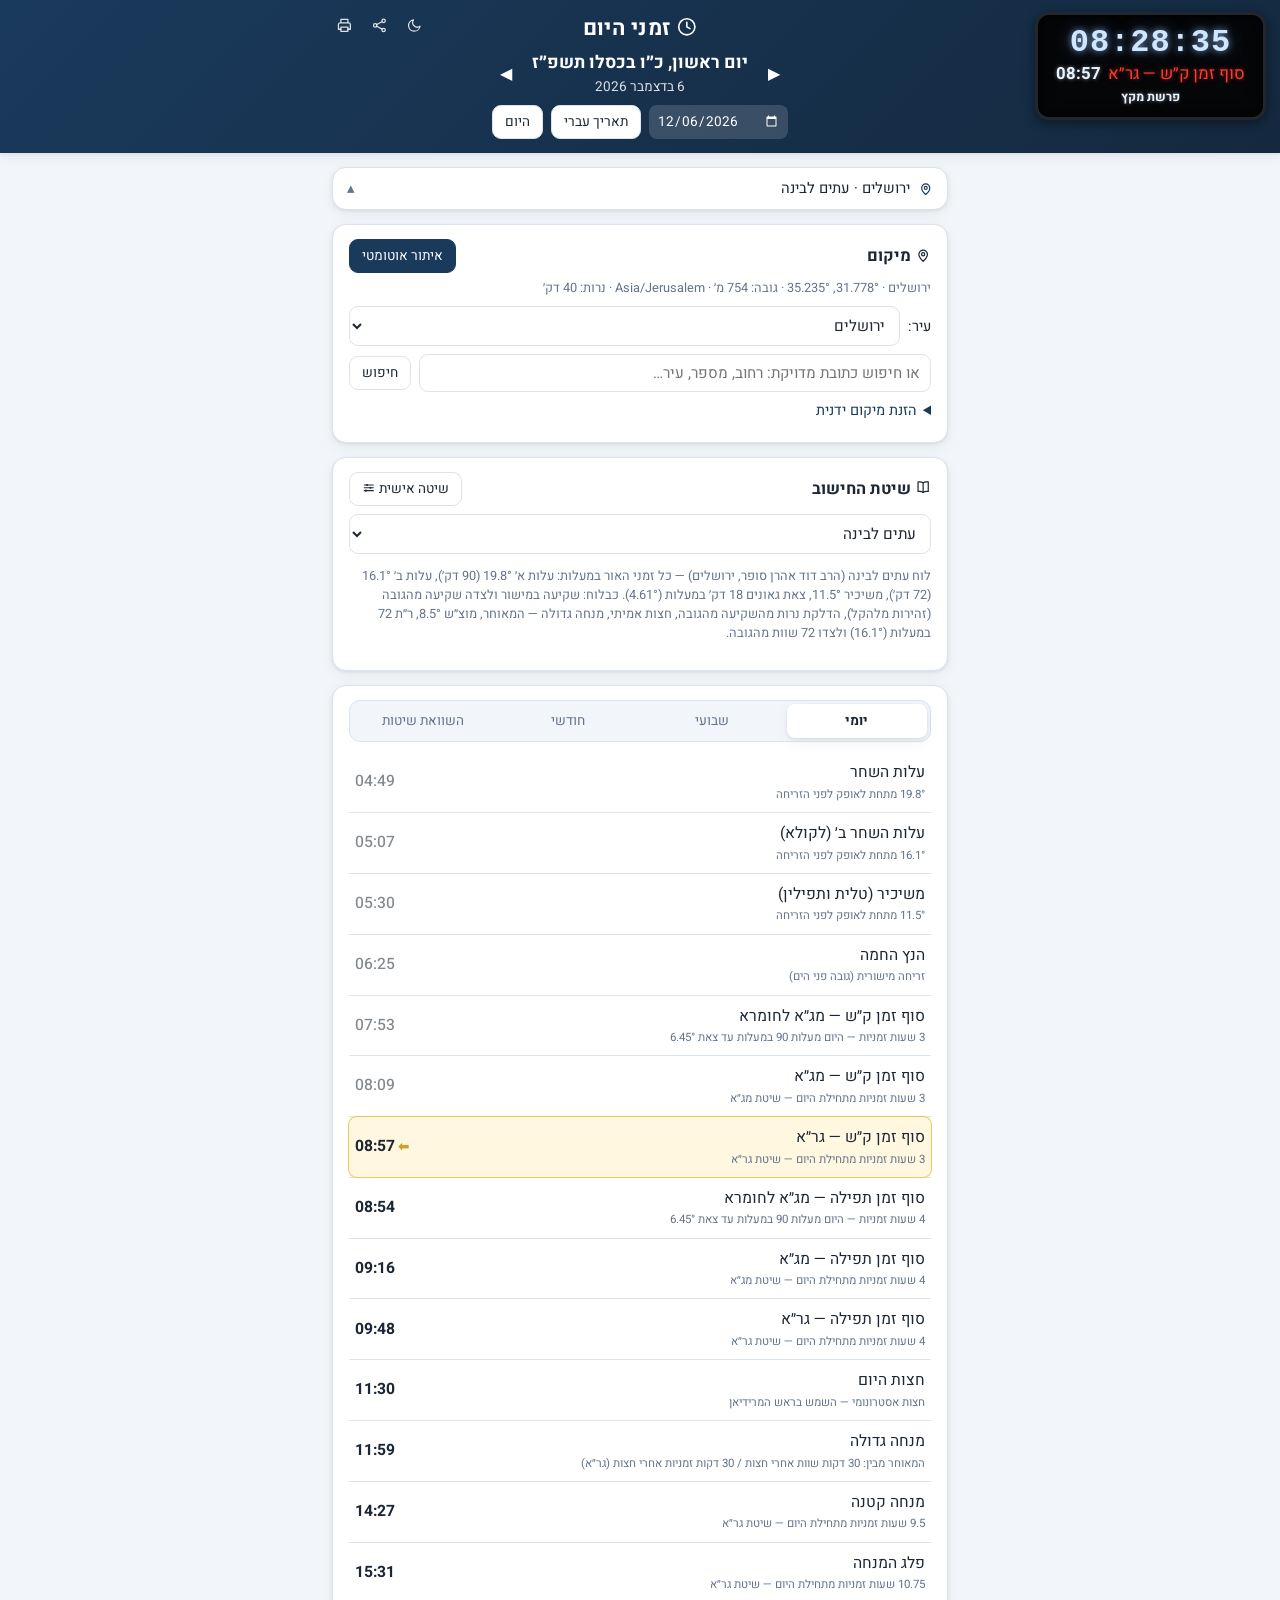
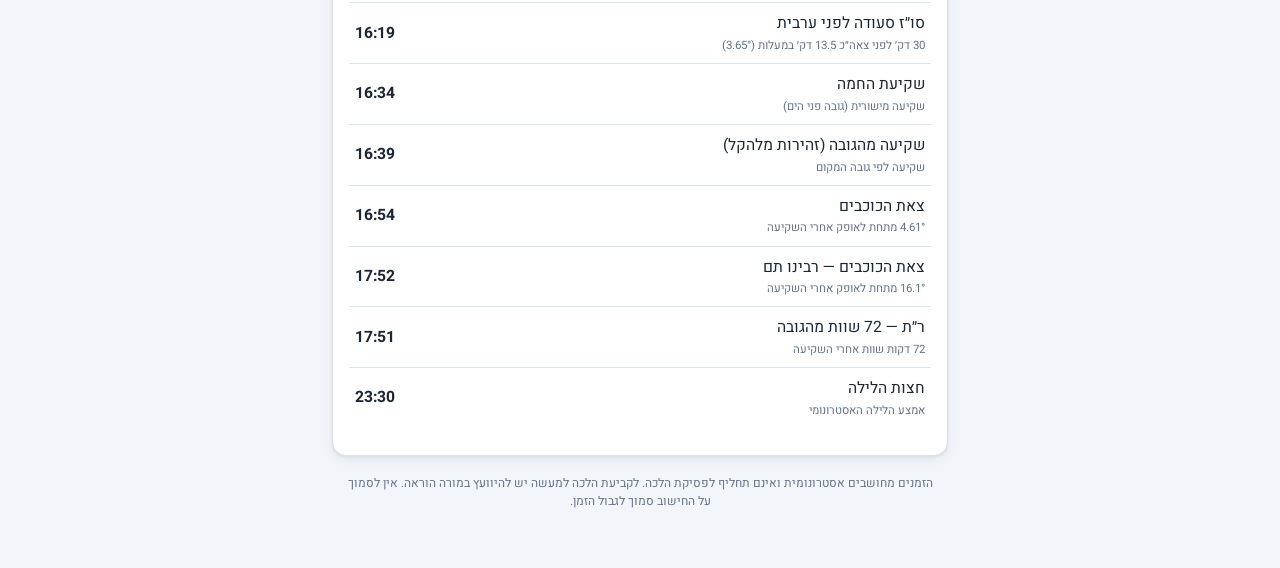
==== index.html @ 80c9a348 "הדפסה: התאמת הטבלאות הרחבות לרוחב דף A4 הטבלאות השבועית, החודשית וההשוואה נחתכו ברוחב בהדפסה. עכשיו:" ====
<!DOCTYPE html>
<html lang="he" dir="rtl">
<head>
  <meta charset="UTF-8">
  <meta name="viewport" content="width=device-width, initial-scale=1.0, viewport-fit=cover">
  <meta name="theme-color" content="#1a3a5c">
  <title>זמני היום בהלכה</title>
  <link rel="manifest" href="manifest.webmanifest">
  <link rel="icon" href="icon.svg" type="image/svg+xml">
  <link rel="icon" href="icons/icon-192.png" type="image/png" sizes="192x192">
  <link rel="apple-touch-icon" href="icons/apple-touch-icon.png">
  <link rel="stylesheet" href="css/style.css?v=23">
</head>
<body>
  <!-- ספריית אייקוני SVG (מוסתרת) — שימוש דרך <use href="#i-..."> -->
  <svg xmlns="http://www.w3.org/2000/svg" style="display:none" aria-hidden="true">
    <symbol id="i-clock" viewBox="0 0 24 24"><circle cx="12" cy="12" r="9"/><path d="M12 7v5l3.5 2"/></symbol>
    <symbol id="i-pin" viewBox="0 0 24 24"><path d="M12 21s-6.3-5.4-6.3-10.2A6.3 6.3 0 1 1 18.3 10.8C18.3 15.6 12 21 12 21z"/><circle cx="12" cy="10.7" r="2.3"/></symbol>
    <symbol id="i-book" viewBox="0 0 24 24"><path d="M12 5.6C10 4.1 7.5 3.9 4.5 4.3V18.4c3-.4 5.5-.2 7.5 1.3 2-1.5 4.5-1.7 7.5-1.3V4.3C16.5 3.9 14 4.1 12 5.6z"/><path d="M12 5.6v14.1"/></symbol>
    <symbol id="i-sliders" viewBox="0 0 24 24"><path d="M4 7h16M4 12h16M4 17h16"/><circle cx="9" cy="7" r="1.8" fill="currentColor" stroke="none"/><circle cx="15" cy="12" r="1.8" fill="currentColor" stroke="none"/><circle cx="7" cy="17" r="1.8" fill="currentColor" stroke="none"/></symbol>
    <symbol id="i-sunrise" viewBox="0 0 24 24"><path d="M12 8V3M9.6 5.4 12 3l2.4 2.4M4.5 12.5 3.2 11.2M19.5 12.5l1.3-1.3M3 18h18M7.5 18a4.5 4.5 0 0 1 9 0"/></symbol>
    <symbol id="i-sunset" viewBox="0 0 24 24"><path d="M12 3v5M9.6 5.6 12 8l2.4-2.4M4.5 12.5 3.2 11.2M19.5 12.5l1.3-1.3M3 18h18M7.5 18a4.5 4.5 0 0 1 9 0"/></symbol>
    <symbol id="i-candle" viewBox="0 0 24 24"><path d="M12 2.8c1.2 1.5 2 2.6 2 3.8a2 2 0 0 1-4 0c0-1.2.8-2.3 2-3.8z"/><path d="M9.7 11h4.6v10H9.7z"/></symbol>
    <symbol id="i-star" viewBox="0 0 24 24"><path d="M12 3.5l1.8 4.9 4.9 1.8-4.9 1.8L12 16.9l-1.8-4.9-4.9-1.8 4.9-1.8zM18.7 15.5l.8 2.2 2.2.8-2.2.8-.8 2.2-.8-2.2-2.2-.8 2.2-.8z"/></symbol>
    <symbol id="i-share" viewBox="0 0 24 24"><circle cx="18" cy="5.5" r="2.4"/><circle cx="6" cy="12" r="2.4"/><circle cx="18" cy="18.5" r="2.4"/><path d="M8.2 10.8l7.6-4.1M8.2 13.2l7.6 4.1"/></symbol>
    <symbol id="i-print" viewBox="0 0 24 24"><path d="M7 8V3.5h10V8M17 17.5h3.5v-7a2 2 0 0 0-2-2h-13a2 2 0 0 0-2 2v7H7"/><path d="M7 14.5h10v6H7z"/></symbol>
    <symbol id="i-theme" viewBox="0 0 24 24"><path d="M20 13.2A8.2 8.2 0 1 1 10.8 4 6.6 6.6 0 0 0 20 13.2z"/></symbol>
    <symbol id="i-calendar" viewBox="0 0 24 24"><rect x="3.5" y="5" width="17" height="15.5" rx="2"/><path d="M3.5 9.5h17M8 3v4M16 3v4"/></symbol>
  </svg>

  <header class="app-header">
    <div class="header-inner">
      <a id="back-link" class="back-link" href="/" hidden>→ היום יום</a>
      <div class="header-actions">
        <button id="btn-theme" class="icon-btn header-icon" title="מצב תצוגה: אוטומטי" aria-label="החלפת מצב תצוגה"><svg class="ico"><use href="#i-theme"/></svg></button>
        <button id="btn-share" class="icon-btn header-icon" title="שיתוף זמני היום" aria-label="שיתוף זמני היום"><svg class="ico"><use href="#i-share"/></svg></button>
        <button id="btn-print" class="icon-btn header-icon" title="הדפסה" aria-label="הדפסה"><svg class="ico"><use href="#i-print"/></svg></button>
      </div>
      <h1><svg class="ico"><use href="#i-clock"/></svg> זמני היום</h1>
      <div class="date-line">
        <button id="btn-prev-day" class="icon-btn" title="יום קודם" aria-label="יום קודם">▶</button>
        <div class="date-display">
          <div id="hebrew-date" class="hebrew-date">—</div>
          <div id="greg-date" class="greg-date">—</div>
        </div>
        <button id="btn-next-day" class="icon-btn" title="יום הבא" aria-label="יום הבא">◀</button>
      </div>
      <div class="date-tools">
        <input type="date" id="date-picker" aria-label="בחירת תאריך">
        <button id="btn-heb-date" class="small-btn" aria-expanded="false" aria-controls="hebdate-pop">תאריך עברי</button>
        <button id="btn-today" class="small-btn">היום</button>
      </div>
      <div id="hebdate-pop" class="hebdate-pop" hidden>
        <select id="heb-day" aria-label="יום עברי"></select>
        <select id="heb-month" aria-label="חודש עברי"></select>
        <select id="heb-year" aria-label="שנה עברית"></select>
        <button id="btn-heb-go" class="small-btn primary">מעבר</button>
      </div>
    </div>
    <a id="mini-dash" class="mini-dash" href="dashboard.html" title="לתצוגת הלוח המלאה">
      <span class="mini-clock" id="mini-clock">--:--:--</span>
      <span class="mini-next">
        <span class="mini-next-name" id="mini-next-name">—</span>
        <span class="mini-next-time" id="mini-next-time"></span>
      </span>
      <span class="mini-parasha" id="mini-parasha"></span>
    </a>
  </header>

  <main class="container">
    <!-- שורת סיכום הגדרות (כשהכרטיסים מכווצים) -->
    <button class="settings-summary" id="settings-summary" aria-expanded="false" aria-controls="settings-cards" hidden>
      <svg class="ico"><use href="#i-pin"/></svg>
      <span id="summary-text">—</span>
      <span class="chev" aria-hidden="true">▾</span>
    </button>

    <div id="settings-cards">
      <!-- מיקום -->
      <section class="card" id="location-card">
        <div class="card-title-row">
          <h2><svg class="ico"><use href="#i-pin"/></svg> מיקום</h2>
          <button id="btn-geolocate" class="small-btn primary">איתור אוטומטי</button>
        </div>
        <div id="location-status" class="muted small"></div>
        <div class="field-row">
          <label for="city-select">עיר:</label>
          <select id="city-select">
            <option value="">— בחירת עיר —</option>
          </select>
        </div>
        <div class="field-row">
          <input type="text" id="address-input" class="grow" placeholder="או חיפוש כתובת מדויקת: רחוב, מספר, עיר…" autocomplete="street-address">
          <button id="btn-address-search" class="small-btn">חיפוש</button>
        </div>
        <div id="address-results" class="address-results"></div>
        <details id="manual-location">
          <summary>הזנת מיקום ידנית</summary>
          <div class="field-grid">
            <label>קו רוחב <input type="number" id="input-lat" step="0.0001" min="-89.9" max="89.9"></label>
            <label>קו אורך <input type="number" id="input-lon" step="0.0001" min="-180" max="180"></label>
            <label>גובה (מ׳) <input type="number" id="input-elev" step="1" min="-430" max="9000"></label>
            <label>אזור זמן
              <select id="tz-select"></select>
            </label>
          </div>
          <button id="btn-apply-manual" class="small-btn">עדכון מיקום</button>
        </details>
      </section>

      <!-- שיטה -->
      <section class="card" id="method-card">
        <div class="card-title-row">
          <h2><svg class="ico"><use href="#i-book"/></svg> שיטת החישוב</h2>
          <button id="btn-edit-custom" class="small-btn">שיטה אישית <svg class="ico"><use href="#i-sliders"/></svg></button>
        </div>
        <div class="field-row">
          <select id="method-select" aria-label="בחירת שיטה"></select>
        </div>
        <p id="method-description" class="muted small"></p>
      </section>
    </div>

    <!-- זמנים -->
    <section class="card" id="zmanim-card">
      <h2 class="sr-only">זמני היום</h2>
      <div class="view-tabs" role="tablist" aria-label="תצוגה">
        <button class="tab active" data-view="daily" role="tab" aria-selected="true">יומי</button>
        <button class="tab" data-view="weekly" role="tab" aria-selected="false" tabindex="-1">שבועי</button>
        <button class="tab" data-view="monthly" role="tab" aria-selected="false" tabindex="-1">חודשי</button>
        <button class="tab" data-view="compare" role="tab" aria-selected="false" tabindex="-1">השוואת שיטות</button>
      </div>
      <div id="view-daily">
        <table class="zmanim-table" id="zmanim-table">
          <tbody></tbody>
        </table>
      </div>
      <div id="view-monthly" hidden>
        <div class="month-nav">
          <button id="btn-month-prev" class="small-btn" aria-label="חודש קודם">▶ הקודם</button>
          <p class="muted small" id="monthly-title"></p>
          <button id="btn-month-next" class="small-btn" aria-label="חודש הבא">הבא ◀</button>
        </div>
        <div class="table-scroll">
          <table class="month-table" id="monthly-table"></table>
        </div>
        <p class="muted small"><svg class="ico ico-accent"><use href="#i-candle"/></svg> הדלקת נרות בערבי שבתות וחגים · <svg class="ico ico-primary"><use href="#i-star"/></svg> יציאת השבת והחג · הזריחה והשקיעה לפי השיטה הנבחרת</p>
      </div>
      <div id="view-weekly" hidden>
        <div class="month-nav">
          <button id="btn-week-prev" class="small-btn" aria-label="שבוע קודם">▶ הקודם</button>
          <p class="muted small" id="weekly-title"></p>
          <button id="btn-week-next" class="small-btn" aria-label="שבוע הבא">הבא ◀</button>
        </div>
        <div class="table-scroll">
          <table class="matrix-table" id="weekly-table"></table>
        </div>
      </div>
      <div id="view-compare" hidden>
        <p class="muted small" id="compare-title"></p>
        <div class="table-scroll">
          <table class="matrix-table" id="compare-table"></table>
        </div>
        <p class="muted small compare-hint">לחיצה על תא מציגה את דרך החישוב.</p>
      </div>
      <p class="muted small" id="elevation-note"></p>
    </section>

    <p class="disclaimer">
      הזמנים מחושבים אסטרונומית ואינם תחליף לפסיקת הלכה.
      לקביעת הלכה למעשה יש להיוועץ במורה הוראה. אין לסמוך על החישוב סמוך לגבול הזמן.
    </p>
  </main>

  <!-- עורך שיטה אישית -->
  <div class="modal-backdrop" id="custom-modal" hidden>
    <div class="modal" role="dialog" aria-modal="true" aria-labelledby="custom-modal-title">
      <div class="modal-header">
        <h2 id="custom-modal-title">שיטה בהתאמה אישית</h2>
        <button id="btn-close-custom" class="icon-btn" aria-label="סגירה">✕</button>
      </div>
      <p class="muted small">בחרו כיצד לחשב כל זמן. השינויים נשמרים במכשיר.</p>
      <div id="custom-editor"></div>
      <div class="modal-footer">
        <button id="btn-save-custom" class="small-btn primary">שמירה ושימוש בשיטה</button>
        <button id="btn-reset-custom" class="small-btn">איפוס לברירת מחדל</button>
      </div>
    </div>
  </div>

  <!-- הודעת עדכון גרסה -->
  <div id="update-bar" class="update-bar" hidden>
    <span>גרסה חדשה של האפליקציה זמינה</span>
    <button id="btn-update-reload" class="small-btn primary">רענון</button>
  </div>

  <!-- הודעה קופצת קצרה -->
  <div id="toast" class="toast" role="status" hidden></div>

  <script src="js/solar.js?v=23"></script>
  <script src="js/engine.js?v=23"></script>
  <script src="js/methods.js?v=23"></script>
  <script src="js/cities.js?v=23"></script>
  <script src="js/hebrew.js?v=23"></script>
  <script src="js/parasha.js?v=23"></script>
  <script src="js/common.js?v=23"></script>
  <script src="js/app.js?v=23"></script>
</body>
</html>
---- css/style.css ----
/* style.css — עיצוב אפליקציית זמני היום. Mobile-first, RTL, תמיכה במצב כהה. */

/* פונט Heebo מוטמע (וריאבילי, 100–900) — עברית אחידה בכל המכשירים, גם אופליין */
@font-face {
  font-family: 'Heebo';
  font-style: normal;
  font-weight: 100 900;
  font-display: swap;
  src: url('../fonts/heebo-hebrew.woff2') format('woff2');
  unicode-range: U+0307-0308, U+0590-05FF, U+200C-2010, U+20AA, U+25CC, U+FB1D-FB4F;
}
@font-face {
  font-family: 'Heebo';
  font-style: normal;
  font-weight: 100 900;
  font-display: swap;
  src: url('../fonts/heebo-latin.woff2') format('woff2');
  unicode-range: U+0000-00FF, U+0131, U+0152-0153, U+02BB-02BC, U+02C6, U+02DA, U+02DC, U+0304, U+0308, U+0329, U+2000-206F, U+20AC, U+2122, U+2191, U+2193, U+2212, U+2215, U+FEFF, U+FFFD;
}

:root {
  --bg: #f2f5f9;
  --card-bg: #ffffff;
  --text: #1c2733;
  --muted: #64748b;
  --primary: #1a3a5c;
  --primary-light: #2d5f94;
  --accent: #c9a227;
  --border: #dbe3ec;
  --highlight: #fff7e0;
  --highlight-border: #e6c860;
  --shadow: 0 1px 3px rgba(16, 30, 54, 0.08), 0 4px 14px rgba(16, 30, 54, 0.06);
  --radius: 14px;
}

/* פלטה כהה — חלה אוטומטית לפי המערכת (אלא אם נבחר "בהיר" ידנית),
   או בכפייה כשנבחר "כהה" במתג שבכותרת (data-theme על שורש המסמך) */
@media (prefers-color-scheme: dark) {
  :root:not([data-theme="light"]) {
    --bg: #0f1722;
    --card-bg: #1a2634;
    --text: #e6edf5;
    --muted: #8ba0b8;
    --primary: #7fb2e5;
    --primary-light: #a8ccef;
    --accent: #e3c157;
    --border: #2c3d52;
    --highlight: #2a3040;
    --highlight-border: #907c2e;
    --shadow: 0 1px 3px rgba(0, 0, 0, 0.4);
  }
}
:root[data-theme="dark"] {
  --bg: #0f1722;
  --card-bg: #1a2634;
  --text: #e6edf5;
  --muted: #8ba0b8;
  --primary: #7fb2e5;
  --primary-light: #a8ccef;
  --accent: #e3c157;
  --border: #2c3d52;
  --highlight: #2a3040;
  --highlight-border: #907c2e;
  --shadow: 0 1px 3px rgba(0, 0, 0, 0.4);
}

* { box-sizing: border-box; }

html { -webkit-text-size-adjust: 100%; }

body {
  margin: 0;
  font-family: "Heebo", "Segoe UI", "Arial Hebrew", Arial, sans-serif;
  background: var(--bg);
  color: var(--text);
  line-height: 1.5;
}

.sr-only {
  position: absolute;
  width: 1px; height: 1px;
  overflow: hidden;
  clip: rect(0 0 0 0);
}

/* ===== Header ===== */
.app-header {
  background: linear-gradient(135deg, var(--primary) 0%, #14293f 100%);
  color: #fff;
  padding: env(safe-area-inset-top) 0 14px;
  box-shadow: var(--shadow);
}

@media (prefers-color-scheme: dark) {
  :root:not([data-theme="light"]) .app-header { background: linear-gradient(135deg, #16283c 0%, #0d1826 100%); }
}
:root[data-theme="dark"] .app-header { background: linear-gradient(135deg, #16283c 0%, #0d1826 100%); }

.header-inner {
  max-width: 640px;
  margin: 0 auto;
  padding: 12px 16px 0;
  text-align: center;
  position: relative;
}

/* קישור חזרה לאתר המארח (מוצג רק תחת hayomyom.net) — בצד שמאל,
   כדי לפנות את צד ימין ללוח המוקטן */
.back-link {
  position: absolute;
  inset-inline-end: 12px;
  top: 10px;
  color: #fff;
  text-decoration: none;
  font-size: 0.8rem;
  background: rgba(255, 255, 255, 0.14);
  padding: 5px 11px;
  border-radius: 999px;
  white-space: nowrap;
}
.back-link:hover { background: rgba(255, 255, 255, 0.25); }
.back-link[hidden] { display: none; }

/* ===== הלוח המוקטן בכותרת (קישור לתצוגת הלוח המלאה) ===== */
.mini-dash {
  display: flex;
  flex-direction: row;
  align-items: center;
  gap: 12px;
  width: max-content;
  margin: 10px auto 0;
  background: #050608;
  border: 3px solid #23272d;
  border-radius: 14px;
  padding: 10px 18px;
  text-decoration: none;
  box-shadow: inset 0 0 16px rgba(0, 0, 0, 0.9), 0 3px 12px rgba(0, 0, 0, 0.45);
}
.mini-dash:hover { border-color: #3a414a; }

.mini-clock {
  direction: ltr;
  font-family: Consolas, "Courier New", monospace;
  font-weight: 700;
  font-size: 2rem;
  line-height: 1.1;
  letter-spacing: 0.03em;
  font-variant-numeric: tabular-nums;
  color: #cfe6ff;
  text-shadow: 0 0 7px rgba(160, 205, 255, 0.7), 0 0 20px rgba(110, 170, 255, 0.3);
}

.mini-next {
  display: flex;
  align-items: baseline;
  gap: 7px;
  max-width: 230px;
  font-size: 1.05rem;
  line-height: 1.3;
}
.mini-next-name {
  color: #ff3b30;
  text-shadow: 0 0 4px rgba(255, 59, 48, 0.55);
  white-space: nowrap;
  overflow: hidden;
  text-overflow: ellipsis;
}
.mini-next-time {
  color: #eaf4ff;
  direction: ltr;
  font-weight: 700;
  font-variant-numeric: tabular-nums;
  text-shadow: 0 0 4px rgba(207, 230, 255, 0.5);
}

.mini-parasha {
  font-size: 0.78rem;
  font-weight: 700;
  color: #eaf4ff;
  text-shadow: 0 0 4px rgba(207, 230, 255, 0.5);
  white-space: nowrap;
  max-width: 200px;
  overflow: hidden;
  text-overflow: ellipsis;
}

/* במסכים רחבים הלוח נצמד לקצה הימני של הכותרת (מחוץ לעמודת התוכן),
   כדי שלא יסתיר את כפתורי הדפדוף שליד התאריך */
@media (min-width: 760px) {
  .app-header { position: relative; }
  .mini-dash {
    position: absolute;
    inset-inline-start: 14px;
    top: 12px;
    flex-direction: column;
    gap: 3px;
    margin: 0;
  }
}

.app-header h1 {
  margin: 0 0 6px;
  font-size: 1.35rem;
  letter-spacing: 0.02em;
}

.date-line {
  display: flex;
  align-items: center;
  justify-content: center;
  gap: 10px;
}

.hebrew-date { font-size: 1.1rem; font-weight: 700; }
.greg-date { font-size: 0.85rem; opacity: 0.85; }

.date-tools {
  margin-top: 8px;
  display: flex;
  justify-content: center;
  gap: 8px;
}

.date-tools input[type="date"] {
  border: none;
  border-radius: 8px;
  padding: 4px 8px;
  font-family: inherit;
  font-size: 0.85rem;
  background: rgba(255, 255, 255, 0.15);
  color: #fff;
  color-scheme: dark;
}

/* ===== Layout ===== */
.container {
  max-width: 640px;
  margin: 0 auto;
  padding: 14px 12px 40px;
}

.card {
  background: var(--card-bg);
  border: 1px solid var(--border);
  border-radius: var(--radius);
  box-shadow: var(--shadow);
  padding: 14px 16px;
  margin-bottom: 14px;
}

.card h2 { margin: 0 0 8px; font-size: 1.02rem; }

.card-title-row {
  display: flex;
  align-items: center;
  justify-content: space-between;
  gap: 8px;
  margin-bottom: 6px;
}
.card-title-row h2 { margin: 0; }

.field-row {
  display: flex;
  align-items: center;
  gap: 8px;
  margin: 8px 0;
}
.field-row label { font-size: 0.9rem; }
.field-row select { flex: 1; }

select, input[type="number"], input[type="text"] {
  font-family: inherit;
  font-size: 0.95rem;
  padding: 7px 10px;
  border: 1px solid var(--border);
  border-radius: 9px;
  background: var(--card-bg);
  color: var(--text);
  max-width: 100%;
}

details summary {
  cursor: pointer;
  font-size: 0.9rem;
  color: var(--primary);
  margin: 6px 0;
}

.field-grid {
  display: grid;
  grid-template-columns: 1fr 1fr;
  gap: 8px;
  margin: 8px 0;
}
.field-grid label {
  display: flex;
  flex-direction: column;
  font-size: 0.8rem;
  color: var(--muted);
  gap: 3px;
}

/* ===== Buttons ===== */
.small-btn {
  font-family: inherit;
  font-size: 0.85rem;
  padding: 6px 12px;
  border-radius: 9px;
  border: 1px solid var(--border);
  background: var(--card-bg);
  color: var(--text);
  cursor: pointer;
  white-space: nowrap;
}
.small-btn.primary {
  background: var(--primary);
  border-color: var(--primary);
  color: #fff;
}
@media (prefers-color-scheme: dark) {
  :root:not([data-theme="light"]) .small-btn.primary { background: #2d5f94; border-color: #2d5f94; }
}
:root[data-theme="dark"] .small-btn.primary { background: #2d5f94; border-color: #2d5f94; }
.small-btn:active { transform: scale(0.97); }

.icon-btn {
  font-family: inherit;
  background: none;
  border: none;
  color: inherit;
  font-size: 1rem;
  cursor: pointer;
  padding: 6px 10px;
  border-radius: 8px;
}
.icon-btn:hover { background: rgba(128, 128, 128, 0.15); }

/* ===== Zmanim table ===== */
.zmanim-table {
  width: 100%;
  border-collapse: collapse;
}

.zmanim-table td {
  padding: 9px 6px;
  border-bottom: 1px solid var(--border);
  font-size: 0.98rem;
}
.zmanim-table tr:last-child td { border-bottom: none; }

.zman-name { text-align: right; }
.zman-desc {
  display: block;
  font-size: 0.72rem;
  color: var(--muted);
  margin-top: 1px;
}

.zman-time {
  text-align: left;
  font-weight: 700;
  font-variant-numeric: tabular-nums;
  direction: ltr;
  white-space: nowrap;
}

tr.zman-next {
  background: var(--highlight);
  outline: 1px solid var(--highlight-border);
  border-radius: 8px;
}
tr.zman-next .zman-time::after {
  content: " ⬅";
  color: var(--accent);
  font-size: 0.8rem;
}

tr.zman-passed .zman-time { opacity: 0.55; font-weight: 500; }

.muted { color: var(--muted); }
.small { font-size: 0.8rem; }
.grow { flex: 1; min-width: 0; }

/* ===== לשוניות תצוגה ===== */
.view-tabs {
  display: flex;
  gap: 4px;
  background: var(--bg);
  border: 1px solid var(--border);
  border-radius: 11px;
  padding: 3px;
  margin-bottom: 10px;
}
.view-tabs .tab {
  flex: 1;
  font-family: inherit;
  font-size: 0.85rem;
  padding: 7px 4px;
  border: none;
  border-radius: 8px;
  background: none;
  color: var(--muted);
  cursor: pointer;
  white-space: nowrap;
}
.view-tabs .tab.active {
  background: var(--card-bg);
  color: var(--text);
  font-weight: 700;
  box-shadow: var(--shadow);
}

/* ===== טבלאות רחבות (שבועי / השוואה) ===== */
.table-scroll {
  overflow-x: auto;
  -webkit-overflow-scrolling: touch;
  margin: 0 -6px;
}

/* בתצוגות הטבלאות הרחבות הכרטיס נפרץ מעמודת התוכן לכל רוחב המסך,
   כדי לצמצם את הצורך בגלילה אופקית */
#zmanim-card.wide {
  width: calc(100vw - 28px);
  margin-inline-start: calc((100% - (100vw - 28px)) / 2);
}
#zmanim-card.wide .matrix-table { width: 100%; }

.matrix-table {
  border-collapse: collapse;
  min-width: 100%;
  font-size: 0.82rem;
}
.matrix-table th, .matrix-table td {
  padding: 6px 8px;
  border-bottom: 1px solid var(--border);
  white-space: nowrap;
  text-align: center;
}
.matrix-table thead th {
  font-size: 0.75rem;
  color: var(--muted);
  border-bottom: 2px solid var(--border);
  vertical-align: bottom;
}
.matrix-table .row-head {
  text-align: right;
  font-weight: 600;
  position: sticky;
  inset-inline-start: 0;
  background: var(--card-bg);
  z-index: 1;
  box-shadow: -6px 0 6px -6px rgba(0,0,0,0.25);
}
.matrix-table td.time-cell {
  font-variant-numeric: tabular-nums;
  direction: ltr;
}
.matrix-table .col-today {
  background: var(--highlight);
}
.matrix-table thead th .day-heb { display: block; font-weight: 700; color: var(--text); font-size: 0.8rem; }
.matrix-table thead th .day-greg { display: block; font-size: 0.68rem; }
.matrix-table thead th .day-parasha {
  display: block;
  font-size: 0.7rem;
  font-weight: 700;
  color: var(--primary);
}

/* ===== לוח חודשי ===== */
.month-nav {
  display: flex;
  align-items: center;
  justify-content: space-between;
  gap: 8px;
  margin-bottom: 6px;
}
.month-nav p { margin: 0; text-align: center; flex: 1; }

.m-motzash {
  display: flex;
  align-items: center;
  gap: 3px;
  line-height: 1.35;
  white-space: nowrap;
  color: var(--primary-light);
  font-weight: 700;
}

.m-parasha {
  font-size: 0.66rem;
  font-weight: 700;
  color: var(--primary);
  white-space: nowrap;
  overflow: hidden;
  text-overflow: ellipsis;
  margin-bottom: 1px;
}

.month-table {
  border-collapse: collapse;
  width: 100%;
  min-width: 588px;
  table-layout: fixed;
}
.month-table thead th {
  font-size: 0.78rem;
  color: var(--muted);
  padding: 4px 2px;
  border-bottom: 2px solid var(--border);
}
.month-table thead th:last-child { color: var(--accent); font-weight: 700; }

.mcell {
  border: 1px solid var(--border);
  vertical-align: top;
  padding: 4px 5px;
  height: 74px;
  font-size: 0.72rem;
}
.mcell-empty { background: var(--bg); }
.mcell-shabbat { background: color-mix(in srgb, var(--highlight) 45%, transparent); }
.mcell-today {
  outline: 2px solid var(--highlight-border);
  outline-offset: -2px;
  background: var(--highlight);
}

.mcell-dates {
  display: flex;
  justify-content: space-between;
  align-items: baseline;
  margin-bottom: 3px;
}
.m-heb { font-weight: 700; font-size: 0.88rem; }
.m-greg { color: var(--muted); font-size: 0.66rem; direction: ltr; }

.m-zman, .m-candles {
  display: flex;
  align-items: center;
  gap: 3px;
  line-height: 1.35;
  white-space: nowrap;
}
.m-ico { font-size: 0.62rem; }
.m-time {
  direction: ltr;
  font-variant-numeric: tabular-nums;
}
.m-candles { color: var(--accent); font-weight: 700; }
.m-chag {
  font-size: 0.6rem;
  color: var(--accent);
  white-space: nowrap;
  overflow: hidden;
  text-overflow: ellipsis;
}

/* ===== תוצאות חיפוש כתובת ===== */
.address-results { margin-top: 4px; }
.address-results .addr-item {
  display: block;
  width: 100%;
  text-align: right;
  font-family: inherit;
  font-size: 0.85rem;
  padding: 8px 10px;
  margin: 4px 0;
  border: 1px solid var(--border);
  border-radius: 9px;
  background: var(--bg);
  color: var(--text);
  cursor: pointer;
}
.address-results .addr-item:hover { border-color: var(--primary); }
.address-results .addr-note {
  font-size: 0.78rem;
  color: var(--muted);
  margin: 4px 0;
}

.disclaimer {
  font-size: 0.75rem;
  color: var(--muted);
  text-align: center;
  margin: 18px 10px;
}

/* ===== Modal ===== */
.modal-backdrop[hidden] { display: none; }

.modal-backdrop {
  position: fixed;
  inset: 0;
  background: rgba(10, 20, 35, 0.55);
  display: flex;
  align-items: center;
  justify-content: center;
  z-index: 50;
  padding: 12px;
}

.modal {
  background: var(--card-bg);
  border-radius: var(--radius);
  max-width: 560px;
  width: 100%;
  max-height: 88vh;
  overflow-y: auto;
  padding: 16px 18px;
  box-shadow: 0 10px 40px rgba(0, 0, 0, 0.35);
}

.modal-header {
  display: flex;
  justify-content: space-between;
  align-items: center;
}
.modal-header h2 { margin: 0; font-size: 1.1rem; }

.modal-footer {
  display: flex;
  gap: 10px;
  margin-top: 14px;
  justify-content: flex-start;
}

.custom-row {
  display: flex;
  flex-direction: column;
  gap: 4px;
  padding: 8px 0;
  border-bottom: 1px solid var(--border);
}
.custom-row label { font-size: 0.88rem; font-weight: 600; }
.custom-row select { width: 100%; }

@media (min-width: 480px) {
  .custom-row {
    flex-direction: row;
    align-items: center;
    justify-content: space-between;
  }
  .custom-row label { flex: 0 0 40%; }
  .custom-row select { flex: 1; width: auto; }
}

/* ===== אייקוני SVG ===== */
.ico {
  width: 1em;
  height: 1em;
  vertical-align: -0.12em;
  fill: none;
  stroke: currentColor;
  stroke-width: 1.8;
  stroke-linecap: round;
  stroke-linejoin: round;
  flex-shrink: 0;
}
.ico-accent { color: var(--accent); }
.ico-primary { color: var(--primary); }

svg.m-ico {
  width: 0.72rem;
  height: 0.72rem;
  fill: none;
  stroke: currentColor;
  stroke-width: 2;
  stroke-linecap: round;
  stroke-linejoin: round;
  flex-shrink: 0;
}
.m-zman svg.m-ico { color: var(--muted); }

/* ===== כפתורי הפעולה בכותרת (מצב תצוגה, שיתוף, הדפסה) ===== */
.header-actions {
  position: absolute;
  inset-inline-end: 8px;
  top: 8px;
  display: flex;
  gap: 2px;
}
.header-icon {
  color: rgba(255, 255, 255, 0.85);
  font-size: 1.05rem;
  padding: 6px 8px;
}
.header-icon:hover { color: #fff; }
/* כשמוצג קישור החזרה — הכפתורים זזים הצידה כדי לא לחפוף אותו */
.back-link:not([hidden]) ~ .header-actions { inset-inline-end: 108px; }

/* ===== שורת סיכום ההגדרות (מיקום + שיטה, מכווץ) ===== */
.settings-summary {
  display: flex;
  align-items: center;
  gap: 8px;
  width: 100%;
  font-family: inherit;
  font-size: 0.92rem;
  color: var(--text);
  background: var(--card-bg);
  border: 1px solid var(--border);
  border-radius: var(--radius);
  box-shadow: var(--shadow);
  padding: 10px 14px;
  margin-bottom: 14px;
  cursor: pointer;
  text-align: right;
}
.settings-summary .ico { color: var(--primary); font-size: 1.05em; }
.settings-summary #summary-text {
  flex: 1;
  overflow: hidden;
  white-space: nowrap;
  text-overflow: ellipsis;
}
.settings-summary .chev { color: var(--muted); }
.settings-summary[hidden] { display: none; }

/* ===== קופץ בחירת תאריך עברי ===== */
.hebdate-pop {
  display: flex;
  justify-content: center;
  align-items: center;
  gap: 6px;
  flex-wrap: wrap;
  margin-top: 8px;
}
.hebdate-pop[hidden] { display: none; }
.hebdate-pop select {
  font-size: 0.85rem;
  padding: 4px 6px;
  border: none;
  border-radius: 8px;
  background: rgba(255, 255, 255, 0.15);
  color: #fff;
}
.hebdate-pop select option { color: #1c2733; }

/* ===== פס עדכון גרסה ===== */
.update-bar {
  position: fixed;
  bottom: 12px;
  left: 50%;
  transform: translateX(-50%);
  display: flex;
  align-items: center;
  gap: 12px;
  background: var(--primary);
  color: #fff;
  font-size: 0.88rem;
  padding: 10px 16px;
  border-radius: 999px;
  box-shadow: 0 4px 18px rgba(0, 0, 0, 0.35);
  z-index: 60;
  white-space: nowrap;
}
.update-bar[hidden] { display: none; }
.update-bar .small-btn.primary {
  background: #fff;
  color: var(--primary);
  border-color: #fff;
}

/* ===== הודעה קופצת (Toast) ===== */
.toast {
  position: fixed;
  bottom: 16px;
  left: 50%;
  transform: translateX(-50%);
  max-width: min(92vw, 480px);
  background: var(--text);
  color: var(--bg);
  font-size: 0.85rem;
  padding: 10px 16px;
  border-radius: 11px;
  box-shadow: 0 4px 18px rgba(0, 0, 0, 0.35);
  z-index: 70;
  text-align: center;
}
.toast[hidden] { display: none; }

.compare-hint { text-align: center; }
@media (hover: hover) and (pointer: fine) {
  .compare-hint { display: none; } /* בעכבר יש tooltip — ההנחיה מיותרת */
}

/* ===== הדפסה — לוח נקי בשחור-לבן, מותאם לרוחב דף A4 ===== */
@media print {
  @page { size: A4; margin: 10mm; }

  html, body { width: 100%; margin: 0; padding: 0; }
  body { background: #fff; color: #000; }
  .app-header {
    background: none;
    color: #000;
    box-shadow: none;
    padding: 0;
  }
  .mini-dash, .date-tools, .hebdate-pop, .header-actions, .back-link,
  .date-line .icon-btn, .view-tabs, .settings-summary, #settings-cards,
  .month-nav .small-btn, .update-bar, .toast, .compare-hint { display: none !important; }

  /* עמודת התוכן נפרשת לכל רוחב הדף */
  .container, .header-inner {
    max-width: none;
    width: 100%;
    padding: 0;
  }
  .card {
    box-shadow: none;
    border: none;
    padding: 0;
    margin: 0;
  }
  #zmanim-card.wide {
    width: 100%;
    margin-inline-start: 0;
  }

  /* הטבלאות הרחבות מתכווצות לרוחב הדף במקום להיחתך */
  .table-scroll { overflow: visible; margin: 0; }
  .matrix-table, .month-table {
    width: 100% !important;
    min-width: 0 !important;
    max-width: 100%;
    table-layout: fixed;
    font-size: 8pt;
  }
  .matrix-table th, .matrix-table td {
    padding: 3pt 2pt;
    white-space: nowrap;
    overflow: hidden;
  }
  /* עמודת שמות הזמנים רחבה מעמודות השעות, והשמות נשברים לשורה במקום להיחתך */
  .matrix-table .row-head {
    width: 18%;
    white-space: normal;
    overflow: visible;
    box-shadow: none;
    position: static;
    font-size: 7.5pt;
    line-height: 1.25;
  }
  .matrix-table thead th { font-size: 7pt; }
  .matrix-table thead th .day-heb { font-size: 7.5pt; }
  .matrix-table thead th .day-greg, .matrix-table thead th .day-parasha { font-size: 6.5pt; }

  .mcell {
    height: auto;
    padding: 2pt 3pt;
    font-size: 7pt;
  }
  .m-heb { font-size: 8pt; }
  .m-greg, .m-chag, .m-parasha { font-size: 6pt; }
  .month-table thead th { font-size: 7.5pt; padding: 2pt; }

  /* שורות ומשבצות לא נחתכות בין עמודים */
  .zmanim-table tr, .matrix-table tr, .month-table tr { break-inside: avoid; }

  .zmanim-table td { padding: 4pt 3pt; font-size: 9.5pt; }
  .zman-desc { font-size: 6.5pt; }

  .zmanim-table td, .matrix-table th, .matrix-table td, .mcell,
  .month-table thead th { border-color: #999; }
  tr.zman-next { background: none; outline: none; }
  tr.zman-next .zman-time::after { content: ""; }
  .mcell-today { outline: 1px solid #666; background: none; }
  .matrix-table .col-today, .mcell-shabbat { background: #f0f0f0; }
}
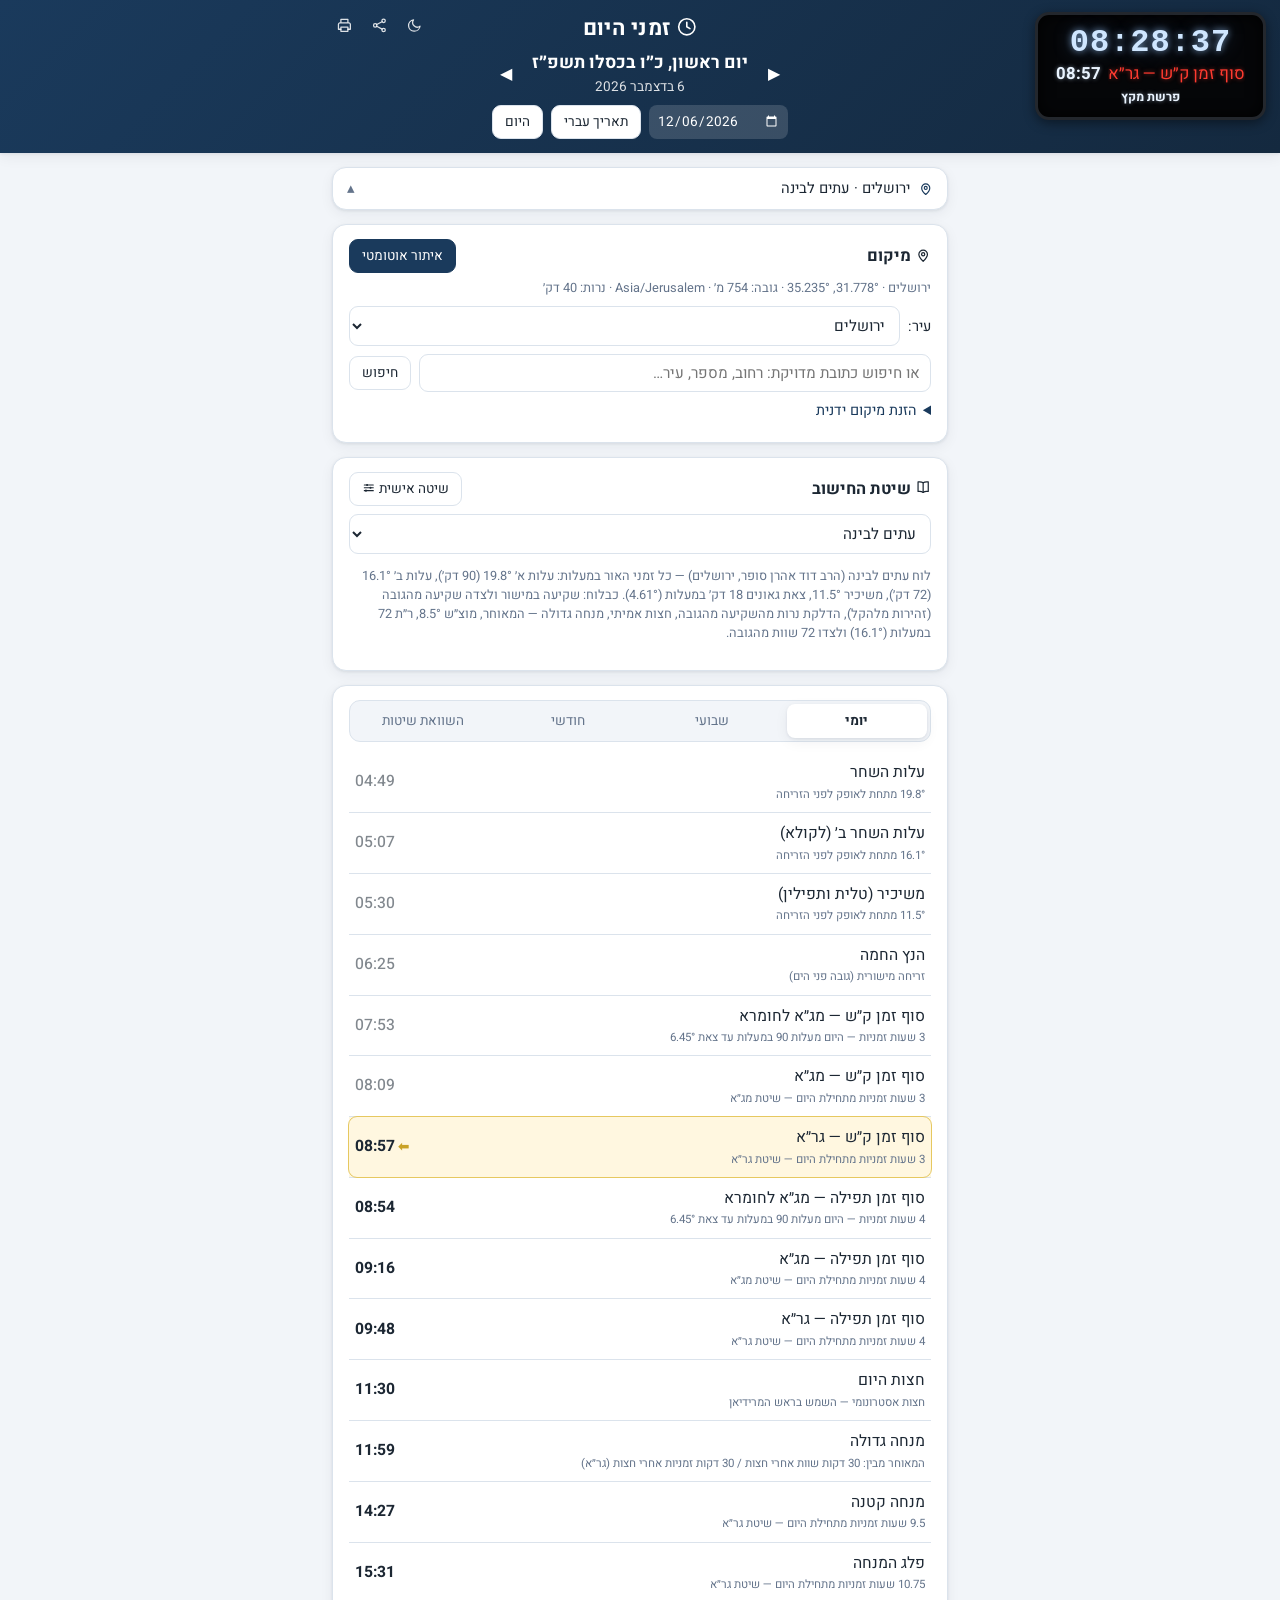
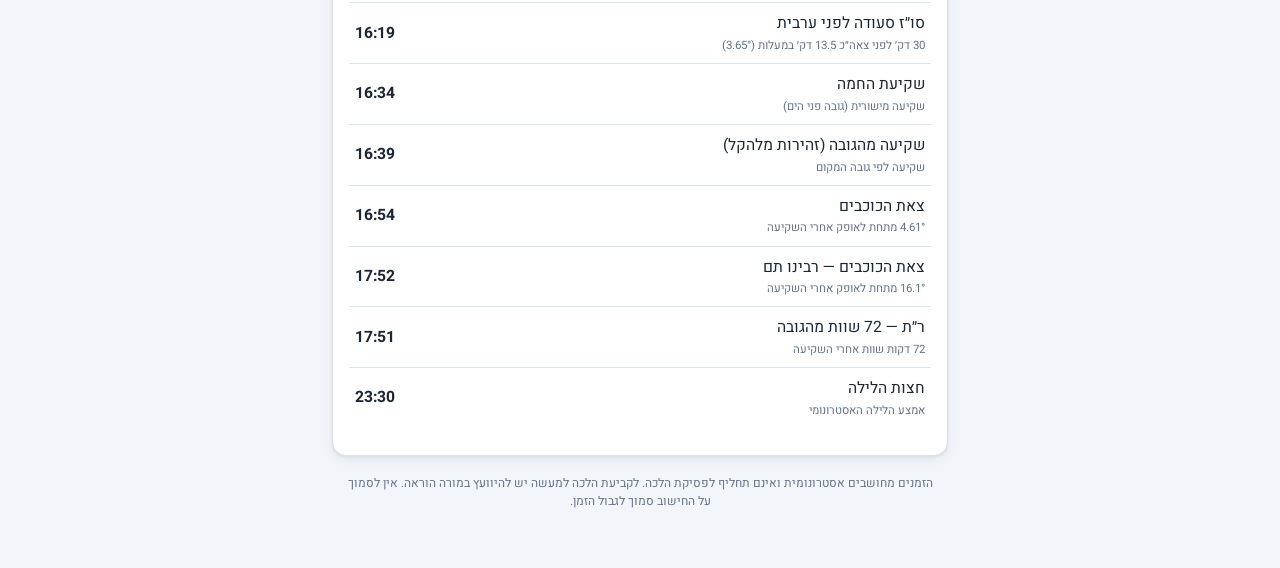
==== commit 3720f7fc: "הדפסה: הלוח החודשי מודפס לרוחב (A4 landscape) כלל @page מוזרק דינמית לפי התצוגה הפעילה — חודשי לרוחב" ====
--- a/index.html
+++ b/index.html
@@ -9,7 +9,7 @@
   <link rel="icon" href="icon.svg" type="image/svg+xml">
   <link rel="icon" href="icons/icon-192.png" type="image/png" sizes="192x192">
   <link rel="apple-touch-icon" href="icons/apple-touch-icon.png">
-  <link rel="stylesheet" href="css/style.css?v=23">
+  <link rel="stylesheet" href="css/style.css?v=24">
 </head>
 <body>
   <!-- ספריית אייקוני SVG (מוסתרת) — שימוש דרך <use href="#i-..."> -->
@@ -197,13 +197,13 @@
   <!-- הודעה קופצת קצרה -->
   <div id="toast" class="toast" role="status" hidden></div>
 
-  <script src="js/solar.js?v=23"></script>
-  <script src="js/engine.js?v=23"></script>
-  <script src="js/methods.js?v=23"></script>
-  <script src="js/cities.js?v=23"></script>
-  <script src="js/hebrew.js?v=23"></script>
-  <script src="js/parasha.js?v=23"></script>
-  <script src="js/common.js?v=23"></script>
-  <script src="js/app.js?v=23"></script>
+  <script src="js/solar.js?v=24"></script>
+  <script src="js/engine.js?v=24"></script>
+  <script src="js/methods.js?v=24"></script>
+  <script src="js/cities.js?v=24"></script>
+  <script src="js/hebrew.js?v=24"></script>
+  <script src="js/parasha.js?v=24"></script>
+  <script src="js/common.js?v=24"></script>
+  <script src="js/app.js?v=24"></script>
 </body>
 </html>
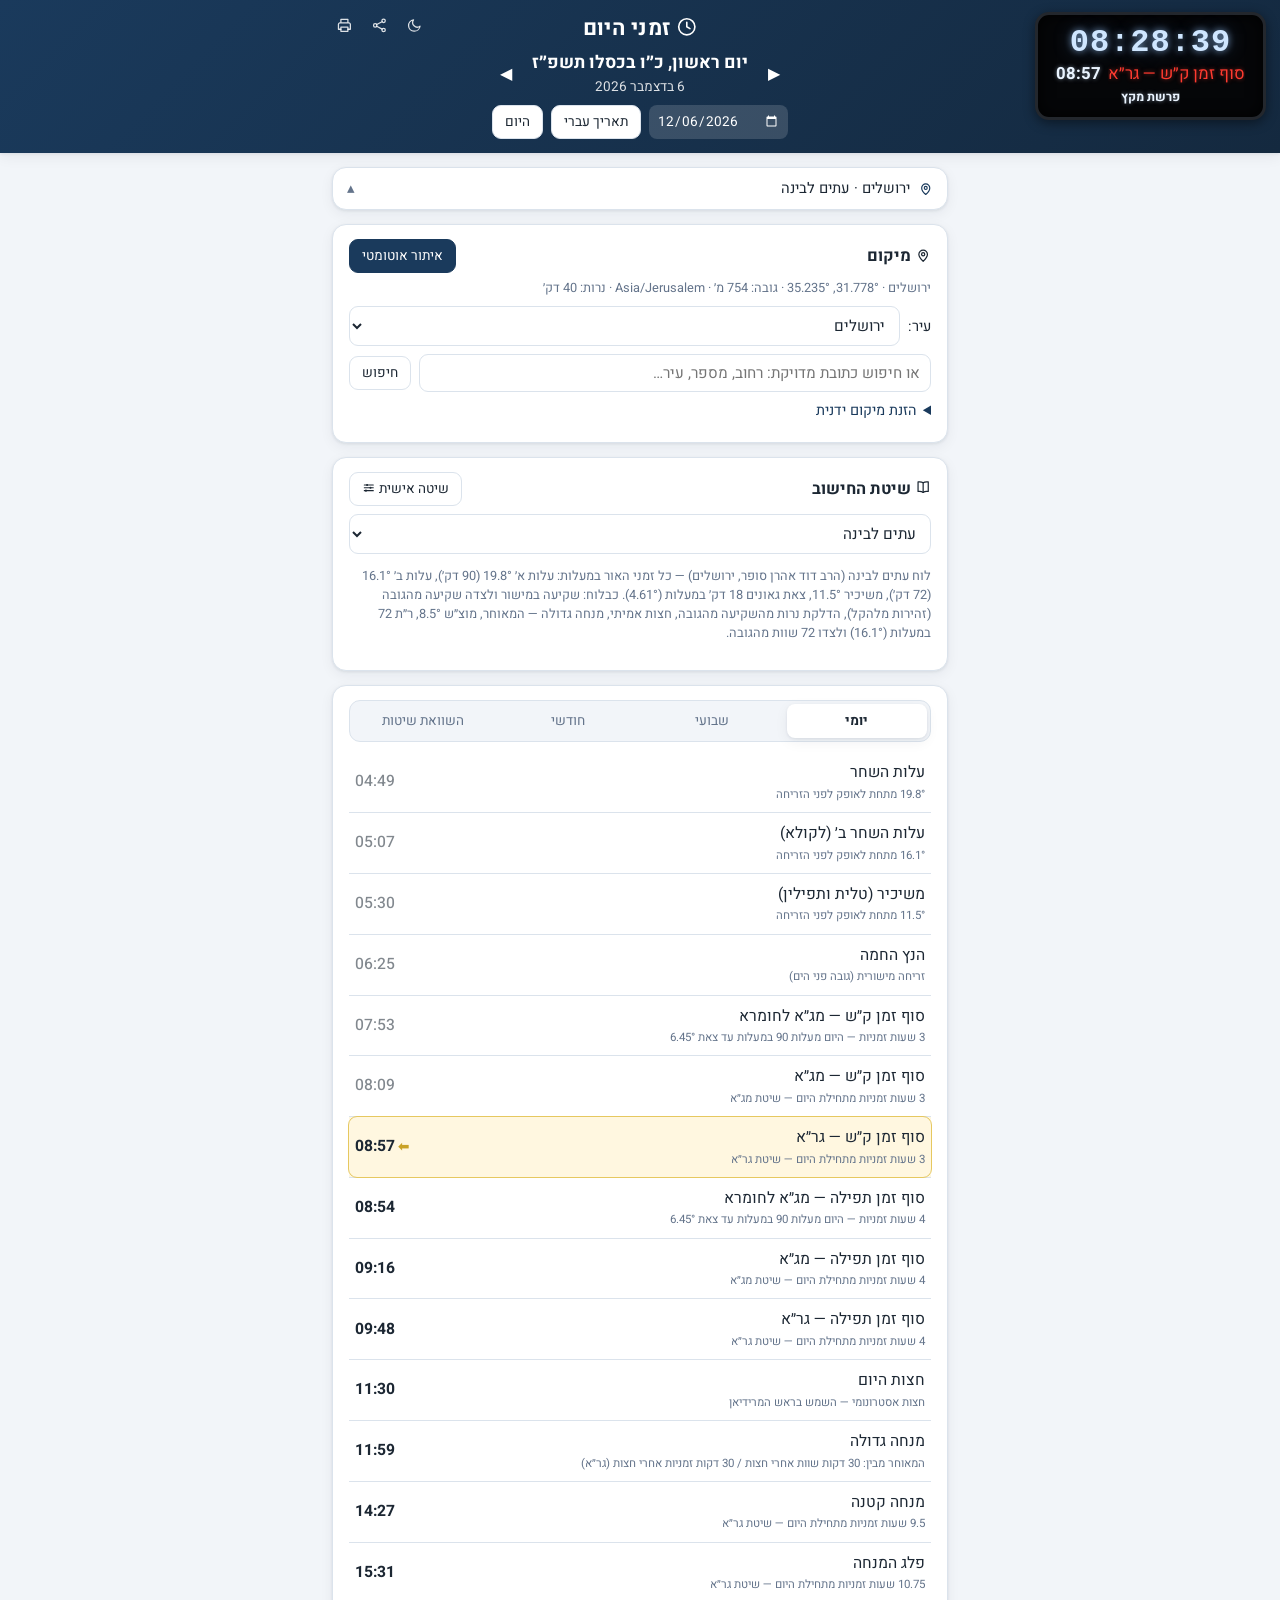
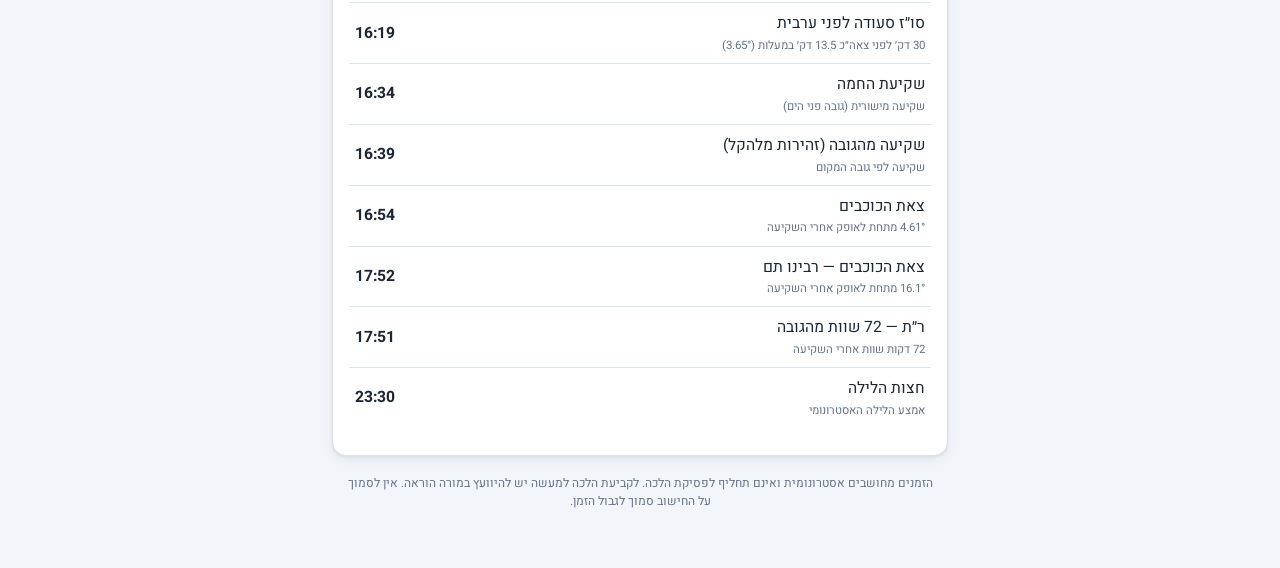
==== commit 60802d1b: "תיקון כשל הדפסה: ביטול כפיית גודל נייר A4 כפיית size: A4 ב-@page הפילה את עבודת ההדפסה במדפסות שמוגד" ====
--- a/index.html
+++ b/index.html
@@ -9,7 +9,7 @@
   <link rel="icon" href="icon.svg" type="image/svg+xml">
   <link rel="icon" href="icons/icon-192.png" type="image/png" sizes="192x192">
   <link rel="apple-touch-icon" href="icons/apple-touch-icon.png">
-  <link rel="stylesheet" href="css/style.css?v=24">
+  <link rel="stylesheet" href="css/style.css?v=25">
 </head>
 <body>
   <!-- ספריית אייקוני SVG (מוסתרת) — שימוש דרך <use href="#i-..."> -->
@@ -197,13 +197,13 @@
   <!-- הודעה קופצת קצרה -->
   <div id="toast" class="toast" role="status" hidden></div>
 
-  <script src="js/solar.js?v=24"></script>
-  <script src="js/engine.js?v=24"></script>
-  <script src="js/methods.js?v=24"></script>
-  <script src="js/cities.js?v=24"></script>
-  <script src="js/hebrew.js?v=24"></script>
-  <script src="js/parasha.js?v=24"></script>
-  <script src="js/common.js?v=24"></script>
-  <script src="js/app.js?v=24"></script>
+  <script src="js/solar.js?v=25"></script>
+  <script src="js/engine.js?v=25"></script>
+  <script src="js/methods.js?v=25"></script>
+  <script src="js/cities.js?v=25"></script>
+  <script src="js/hebrew.js?v=25"></script>
+  <script src="js/parasha.js?v=25"></script>
+  <script src="js/common.js?v=25"></script>
+  <script src="js/app.js?v=25"></script>
 </body>
 </html>
--- a/css/style.css
+++ b/css/style.css
@@ -787,7 +787,9 @@
 
 /* ===== הדפסה — לוח נקי בשחור-לבן, מותאם לרוחב דף A4 ===== */
 @media print {
-  @page { size: A4; margin: 10mm; }
+  /* לא כופים גודל נייר (A4 כפוי הפיל מדפסות מסוימות) — רק שוליים;
+     הטבלאות ממילא נצמדות לרוחב הדף בפועל דרך width:100% + table-layout:fixed */
+  @page { margin: 10mm; }
 
   html, body { width: 100%; margin: 0; padding: 0; }
   body { background: #fff; color: #000; }
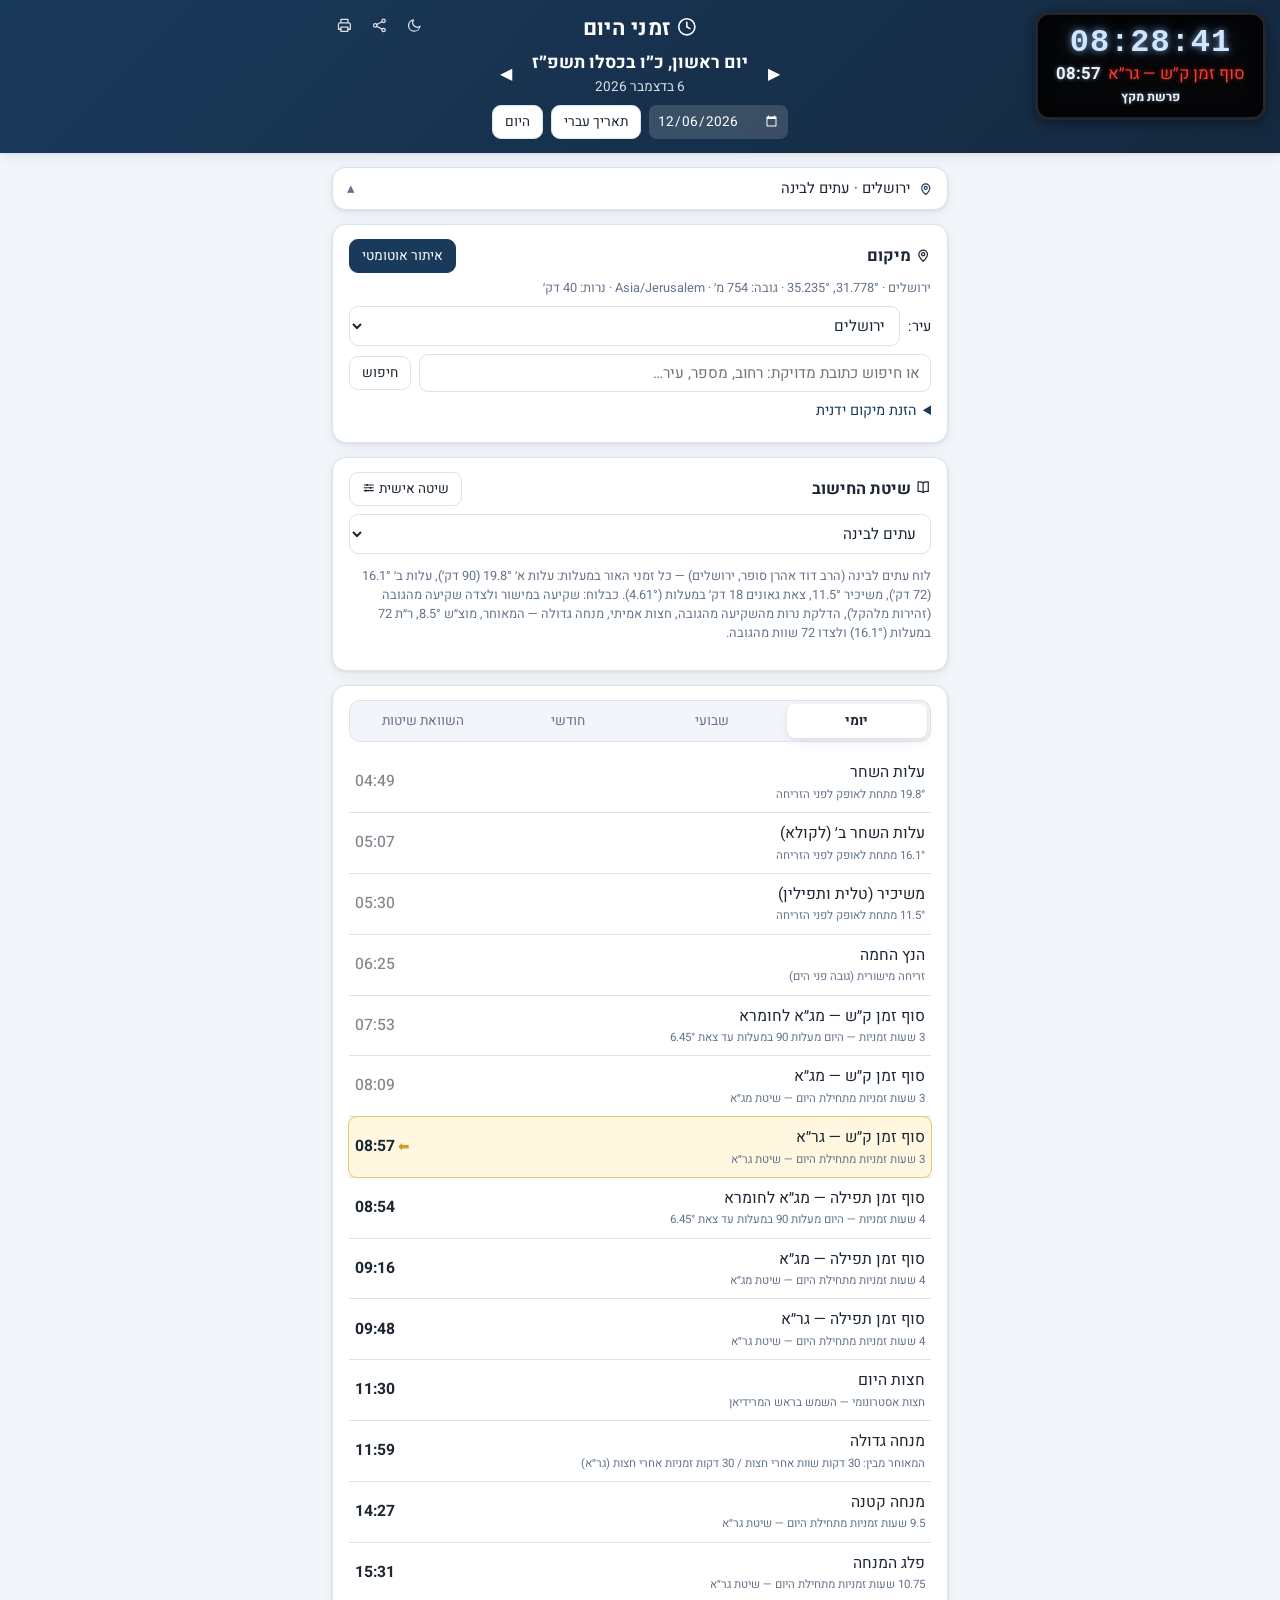
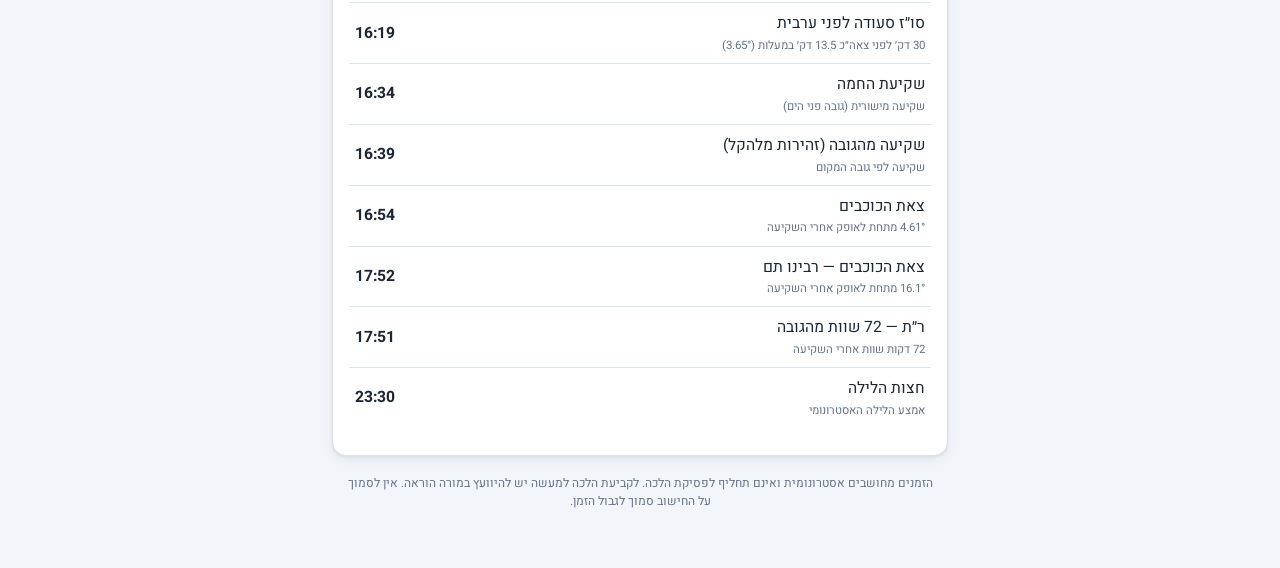
==== commit 7231cca4: "דשבורד: מצב מיני לחלון צף קטן על שולחן העבודה (?mini=1) Co-Authored-By: Claude Fable 5 <noreply@anth" ====
--- a/index.html
+++ b/index.html
@@ -9,7 +9,7 @@
   <link rel="icon" href="icon.svg" type="image/svg+xml">
   <link rel="icon" href="icons/icon-192.png" type="image/png" sizes="192x192">
   <link rel="apple-touch-icon" href="icons/apple-touch-icon.png">
-  <link rel="stylesheet" href="css/style.css?v=25">
+  <link rel="stylesheet" href="css/style.css?v=26">
 </head>
 <body>
   <!-- ספריית אייקוני SVG (מוסתרת) — שימוש דרך <use href="#i-..."> -->
@@ -197,13 +197,13 @@
   <!-- הודעה קופצת קצרה -->
   <div id="toast" class="toast" role="status" hidden></div>
 
-  <script src="js/solar.js?v=25"></script>
-  <script src="js/engine.js?v=25"></script>
-  <script src="js/methods.js?v=25"></script>
-  <script src="js/cities.js?v=25"></script>
-  <script src="js/hebrew.js?v=25"></script>
-  <script src="js/parasha.js?v=25"></script>
-  <script src="js/common.js?v=25"></script>
-  <script src="js/app.js?v=25"></script>
+  <script src="js/solar.js?v=26"></script>
+  <script src="js/engine.js?v=26"></script>
+  <script src="js/methods.js?v=26"></script>
+  <script src="js/cities.js?v=26"></script>
+  <script src="js/hebrew.js?v=26"></script>
+  <script src="js/parasha.js?v=26"></script>
+  <script src="js/common.js?v=26"></script>
+  <script src="js/app.js?v=26"></script>
 </body>
 </html>
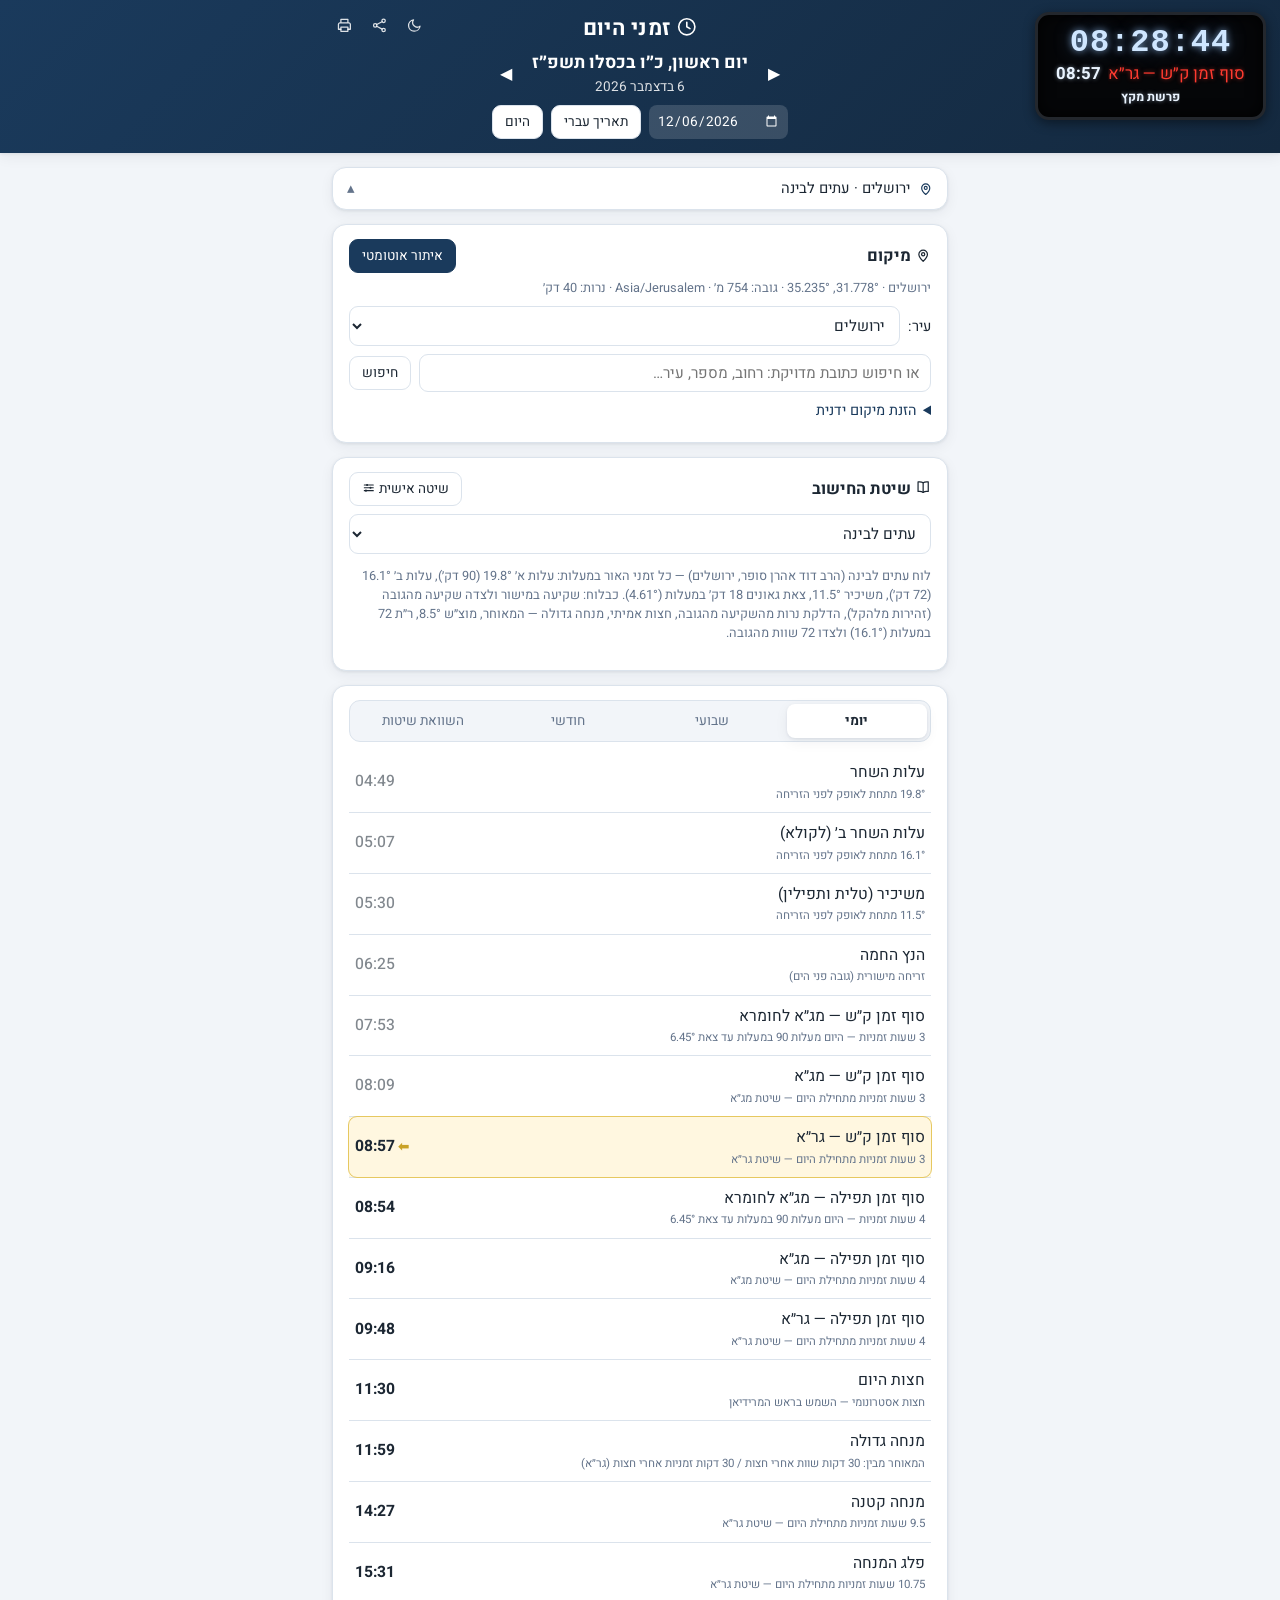
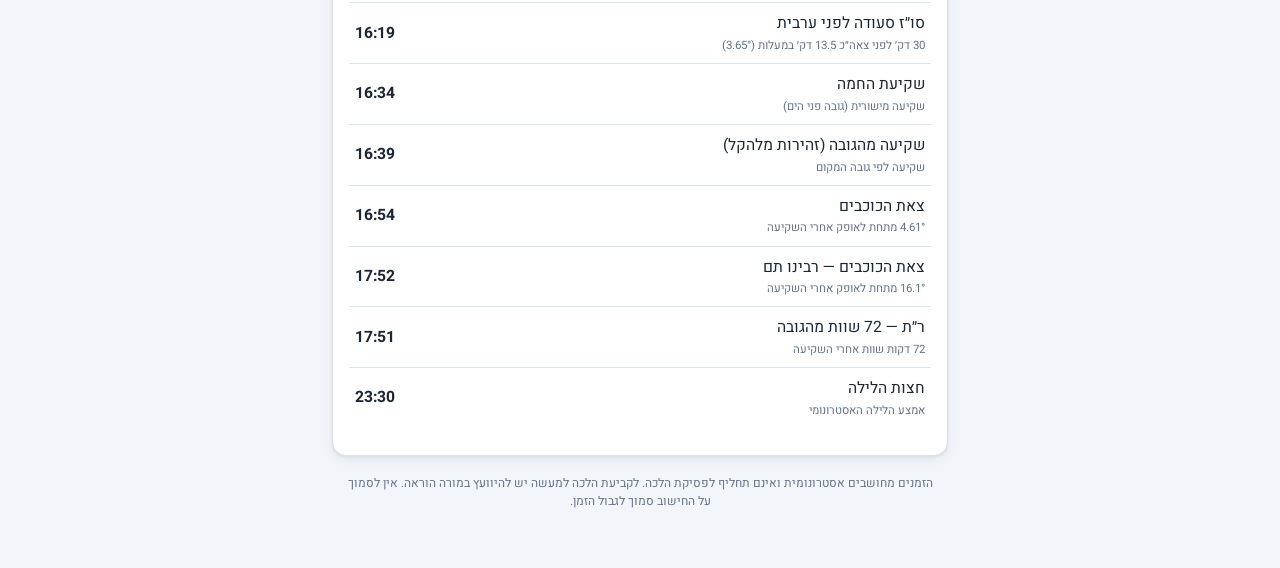
==== commit f69eb6cb: "אזורי הגובה: השקיעה המוצגת כברירת מחדל היא מהגובה (דשבורד + לוח חודשי) בנוסף תוקן: דגל highCustom לא" ====
--- a/index.html
+++ b/index.html
@@ -9,7 +9,7 @@
   <link rel="icon" href="icon.svg" type="image/svg+xml">
   <link rel="icon" href="icons/icon-192.png" type="image/png" sizes="192x192">
   <link rel="apple-touch-icon" href="icons/apple-touch-icon.png">
-  <link rel="stylesheet" href="css/style.css?v=26">
+  <link rel="stylesheet" href="css/style.css?v=27">
 </head>
 <body>
   <!-- ספריית אייקוני SVG (מוסתרת) — שימוש דרך <use href="#i-..."> -->
@@ -197,13 +197,13 @@
   <!-- הודעה קופצת קצרה -->
   <div id="toast" class="toast" role="status" hidden></div>
 
-  <script src="js/solar.js?v=26"></script>
-  <script src="js/engine.js?v=26"></script>
-  <script src="js/methods.js?v=26"></script>
-  <script src="js/cities.js?v=26"></script>
-  <script src="js/hebrew.js?v=26"></script>
-  <script src="js/parasha.js?v=26"></script>
-  <script src="js/common.js?v=26"></script>
-  <script src="js/app.js?v=26"></script>
+  <script src="js/solar.js?v=27"></script>
+  <script src="js/engine.js?v=27"></script>
+  <script src="js/methods.js?v=27"></script>
+  <script src="js/cities.js?v=27"></script>
+  <script src="js/hebrew.js?v=27"></script>
+  <script src="js/parasha.js?v=27"></script>
+  <script src="js/common.js?v=27"></script>
+  <script src="js/app.js?v=27"></script>
 </body>
 </html>
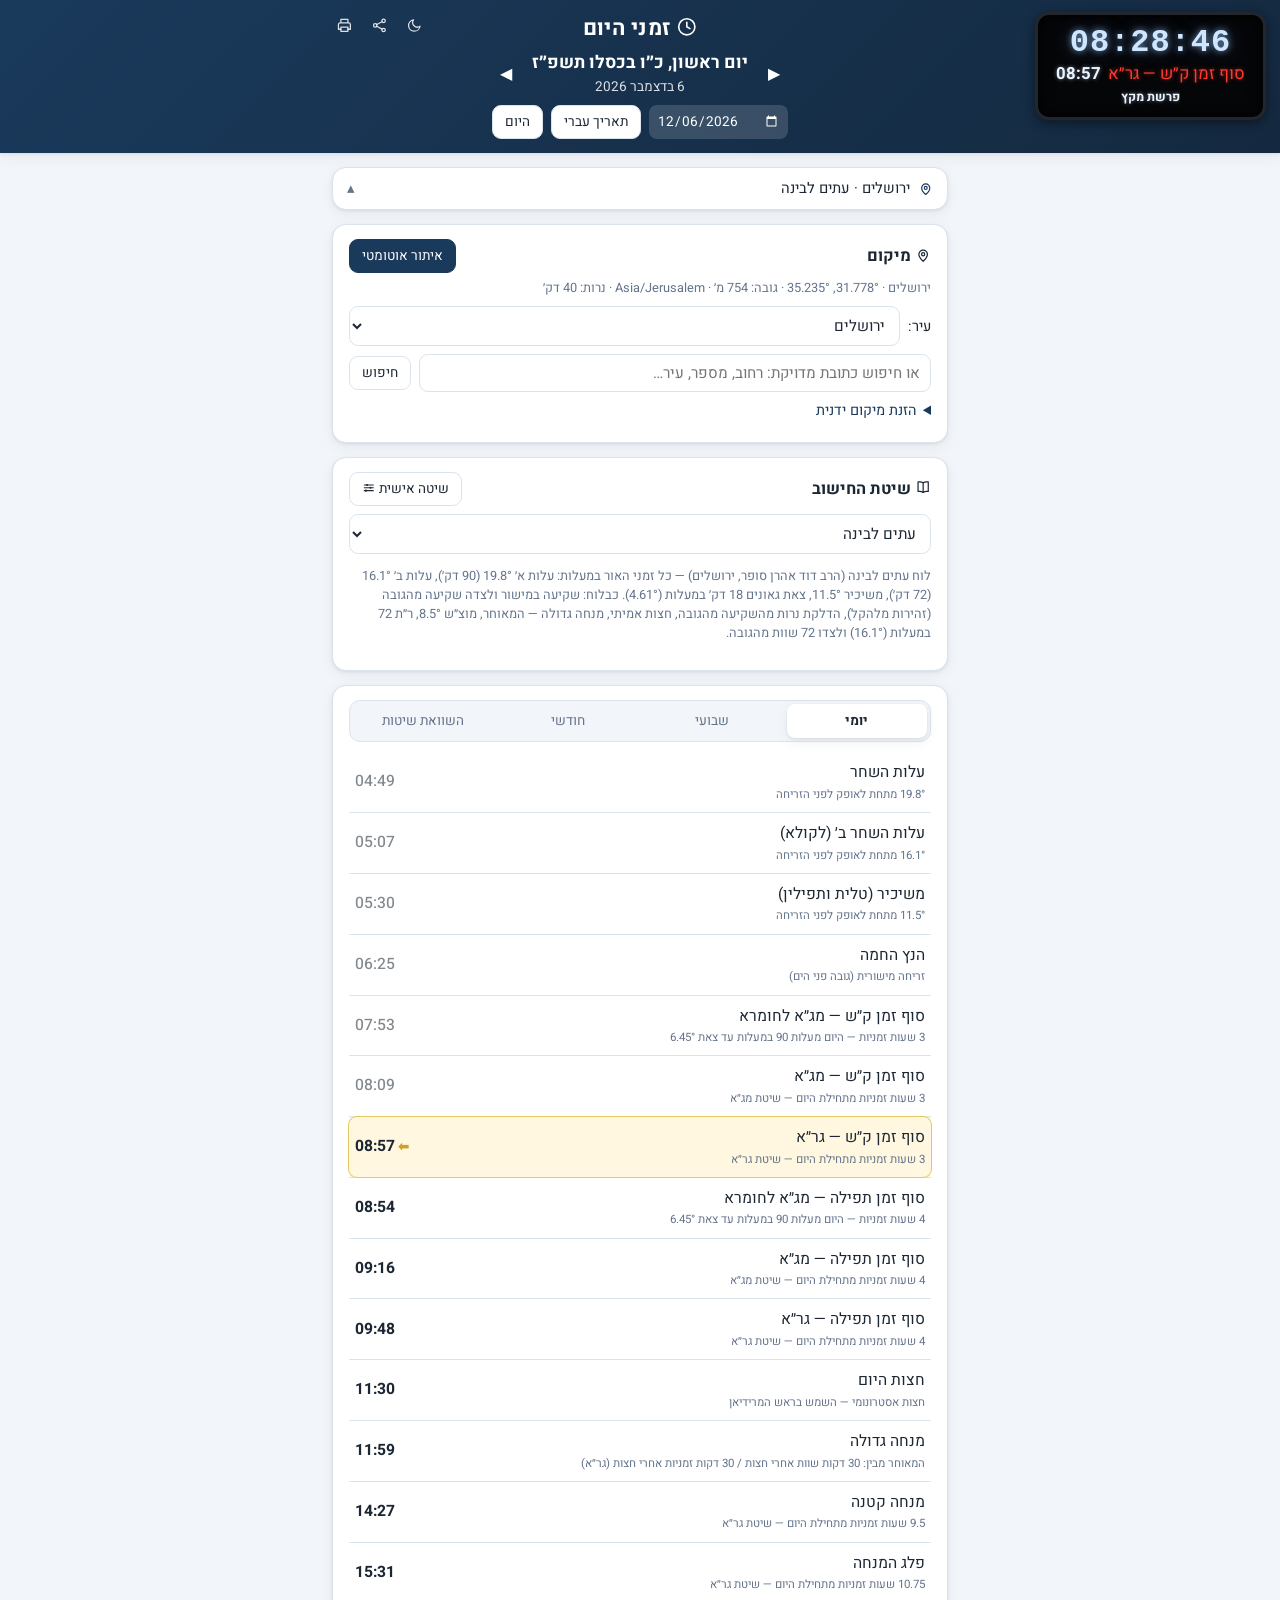
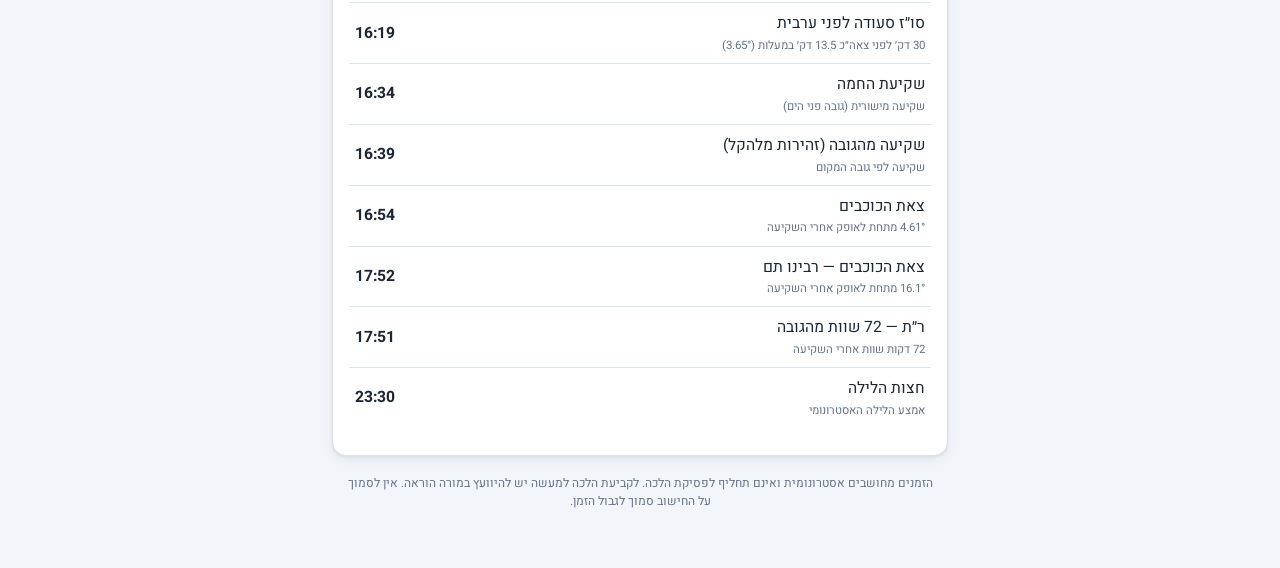
==== commit 03188c23: "תצוגת שקיעה מהגובה: זיהוי אזור גבוה גם לפי גובה המקום (500 מ׳ ומעלה) כתובת שחופשה בירושלים (למשל רמו" ====
--- a/index.html
+++ b/index.html
@@ -9,7 +9,7 @@
   <link rel="icon" href="icon.svg" type="image/svg+xml">
   <link rel="icon" href="icons/icon-192.png" type="image/png" sizes="192x192">
   <link rel="apple-touch-icon" href="icons/apple-touch-icon.png">
-  <link rel="stylesheet" href="css/style.css?v=27">
+  <link rel="stylesheet" href="css/style.css?v=28">
 </head>
 <body>
   <!-- ספריית אייקוני SVG (מוסתרת) — שימוש דרך <use href="#i-..."> -->
@@ -197,13 +197,13 @@
   <!-- הודעה קופצת קצרה -->
   <div id="toast" class="toast" role="status" hidden></div>
 
-  <script src="js/solar.js?v=27"></script>
-  <script src="js/engine.js?v=27"></script>
-  <script src="js/methods.js?v=27"></script>
-  <script src="js/cities.js?v=27"></script>
-  <script src="js/hebrew.js?v=27"></script>
-  <script src="js/parasha.js?v=27"></script>
-  <script src="js/common.js?v=27"></script>
-  <script src="js/app.js?v=27"></script>
+  <script src="js/solar.js?v=28"></script>
+  <script src="js/engine.js?v=28"></script>
+  <script src="js/methods.js?v=28"></script>
+  <script src="js/cities.js?v=28"></script>
+  <script src="js/hebrew.js?v=28"></script>
+  <script src="js/parasha.js?v=28"></script>
+  <script src="js/common.js?v=28"></script>
+  <script src="js/app.js?v=28"></script>
 </body>
 </html>
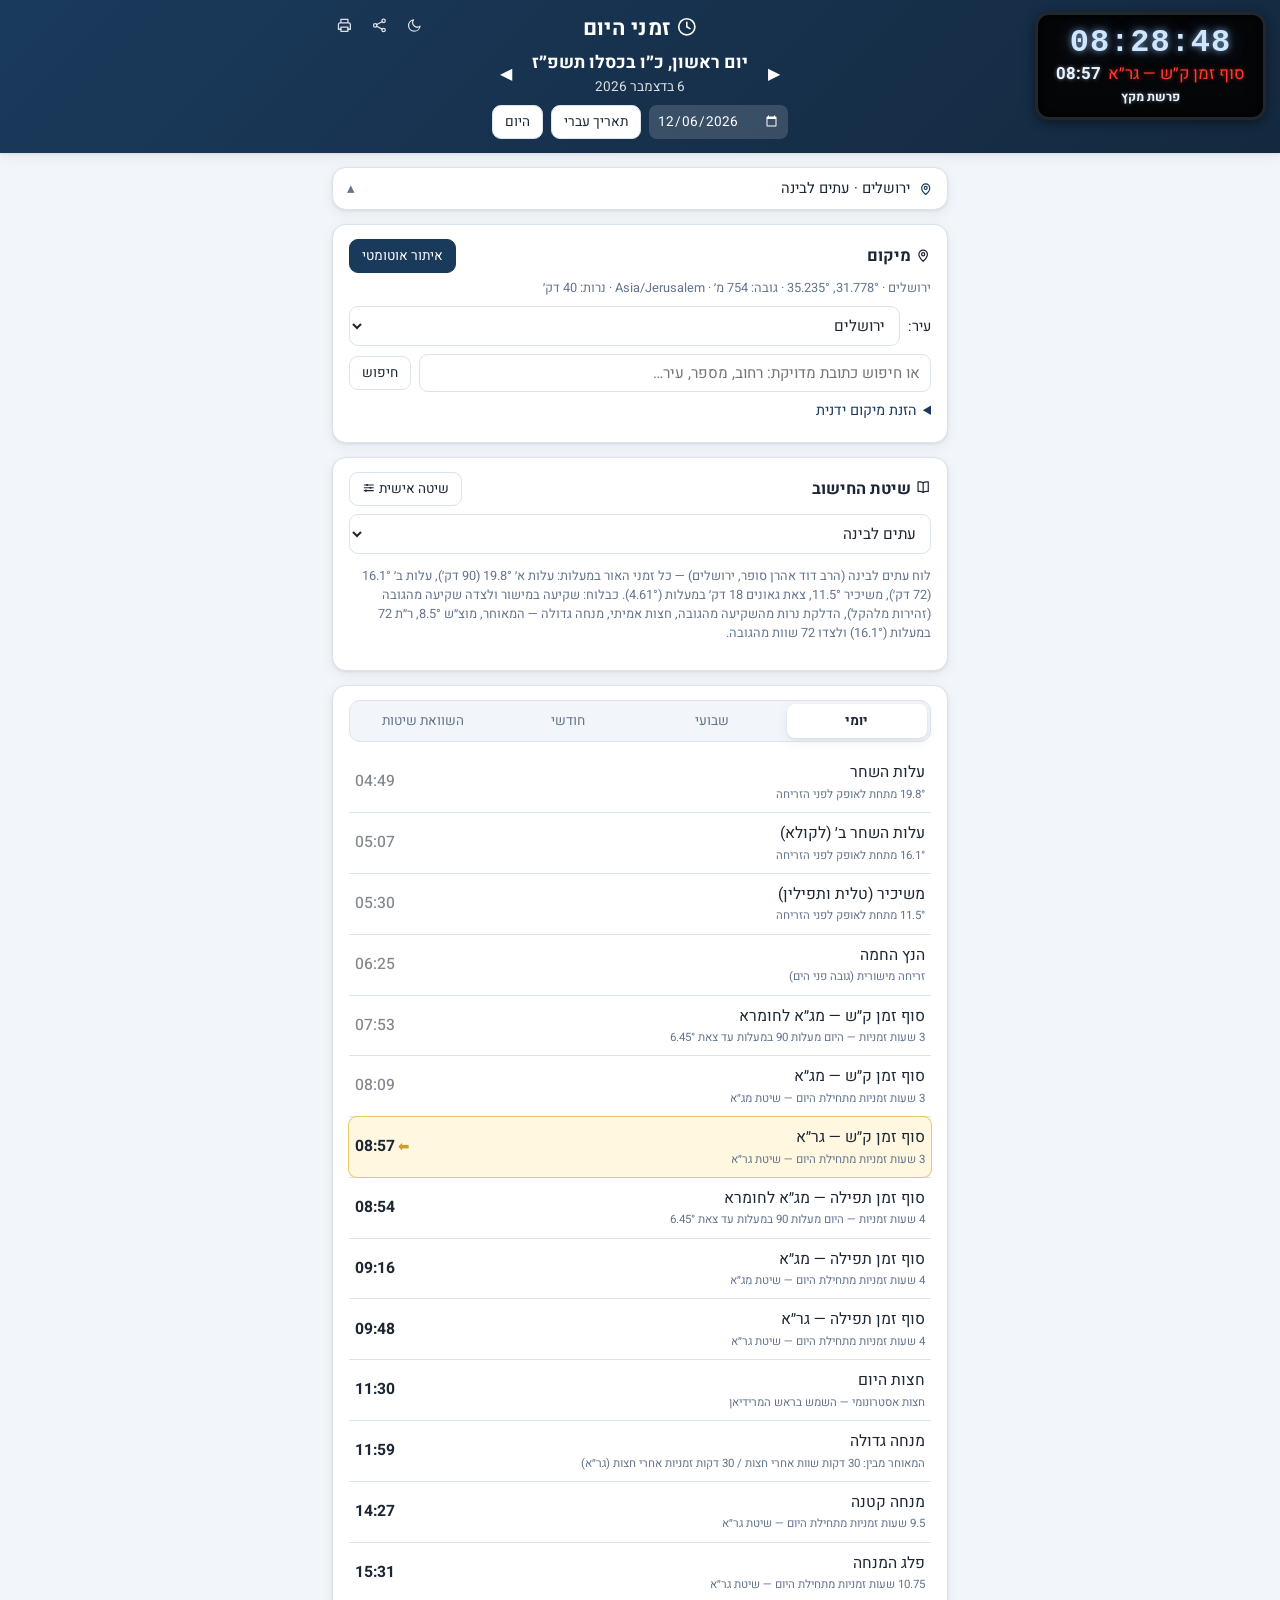
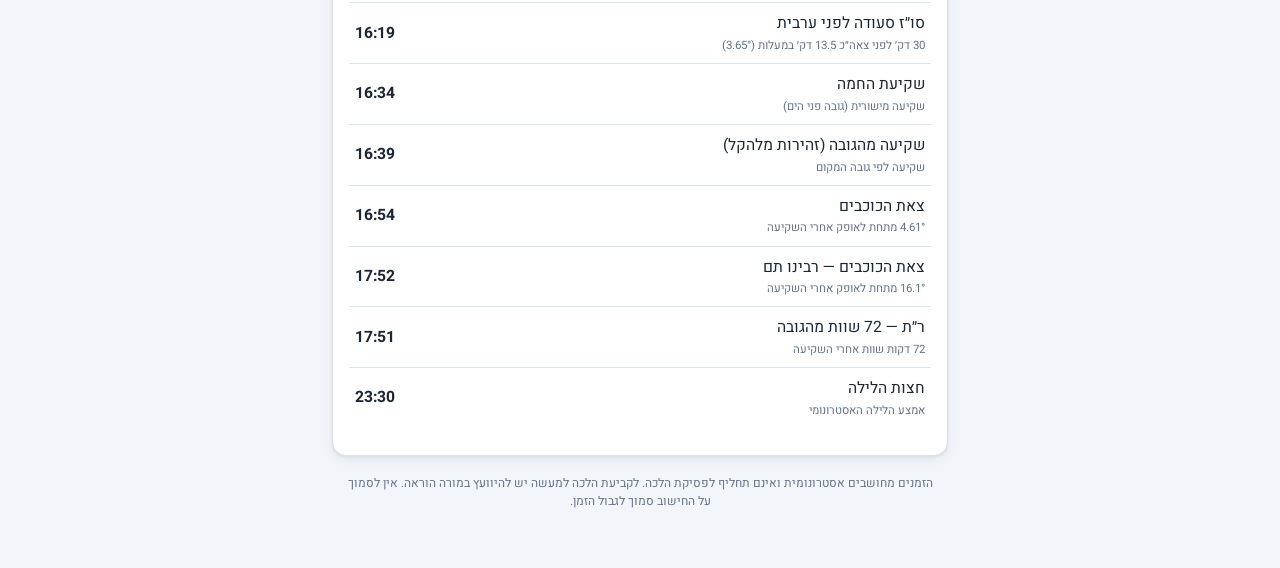
==== commit 4d16244e: "כפתור חזרה בולט להיום יום — זהב עם אייקון בית Co-Authored-By: Claude Fable 5 <noreply@anthropic.com>" ====
--- a/index.html
+++ b/index.html
@@ -30,7 +30,10 @@
 
   <header class="app-header">
     <div class="header-inner">
-      <a id="back-link" class="back-link" href="/" hidden>→ היום יום</a>
+      <a id="back-link" class="back-link" href="/" hidden>
+        <svg class="bl-ico" viewBox="0 0 24 24" fill="none" stroke="currentColor" stroke-width="2" stroke-linecap="round" stroke-linejoin="round" aria-hidden="true"><path d="M3 11.5 12 4l9 7.5"/><path d="M5.5 10.5V20h4.7v-5.5h3.6V20h4.7v-9.5"/></svg>
+        <span class="bl-long">חזרה ל</span>היום יום
+      </a>
       <div class="header-actions">
         <button id="btn-theme" class="icon-btn header-icon" title="מצב תצוגה: אוטומטי" aria-label="החלפת מצב תצוגה"><svg class="ico"><use href="#i-theme"/></svg></button>
         <button id="btn-share" class="icon-btn header-icon" title="שיתוף זמני היום" aria-label="שיתוף זמני היום"><svg class="ico"><use href="#i-share"/></svg></button>
--- a/css/style.css
+++ b/css/style.css
@@ -109,17 +109,28 @@
 .back-link {
   position: absolute;
   inset-inline-end: 12px;
-  top: 10px;
-  color: #fff;
+  top: 8px;
+  display: inline-flex;
+  align-items: center;
+  gap: 7px;
+  color: #2b1f08;
   text-decoration: none;
-  font-size: 0.8rem;
-  background: rgba(255, 255, 255, 0.14);
-  padding: 5px 11px;
+  font-size: 0.88rem;
+  font-weight: 700;
+  background: linear-gradient(180deg, #dcae52, #b98a2f);
+  padding: 7px 15px;
   border-radius: 999px;
   white-space: nowrap;
-}
-.back-link:hover { background: rgba(255, 255, 255, 0.25); }
+  box-shadow: 0 3px 10px rgba(0, 0, 0, 0.3), inset 0 1px 0 rgba(255, 255, 255, 0.35);
+  transition: filter 0.15s, transform 0.12s;
+}
+.back-link:hover { filter: brightness(1.08); transform: translateY(-1px); }
+.back-link .bl-ico { width: 16px; height: 16px; flex-shrink: 0; }
 .back-link[hidden] { display: none; }
+@media (max-width: 480px) {
+  .back-link .bl-long { display: none; }
+  .back-link { font-size: 0.84rem; padding: 6px 12px; }
+}
 
 /* ===== הלוח המוקטן בכותרת (קישור לתצוגת הלוח המלאה) ===== */
 .mini-dash {
@@ -687,7 +698,10 @@
 }
 .header-icon:hover { color: #fff; }
 /* כשמוצג קישור החזרה — הכפתורים זזים הצידה כדי לא לחפוף אותו */
-.back-link:not([hidden]) ~ .header-actions { inset-inline-end: 108px; }
+.back-link:not([hidden]) ~ .header-actions { inset-inline-end: 168px; }
+@media (max-width: 480px) {
+  .back-link:not([hidden]) ~ .header-actions { inset-inline-end: 110px; }
+}
 
 /* ===== שורת סיכום ההגדרות (מיקום + שיטה, מכווץ) ===== */
 .settings-summary {
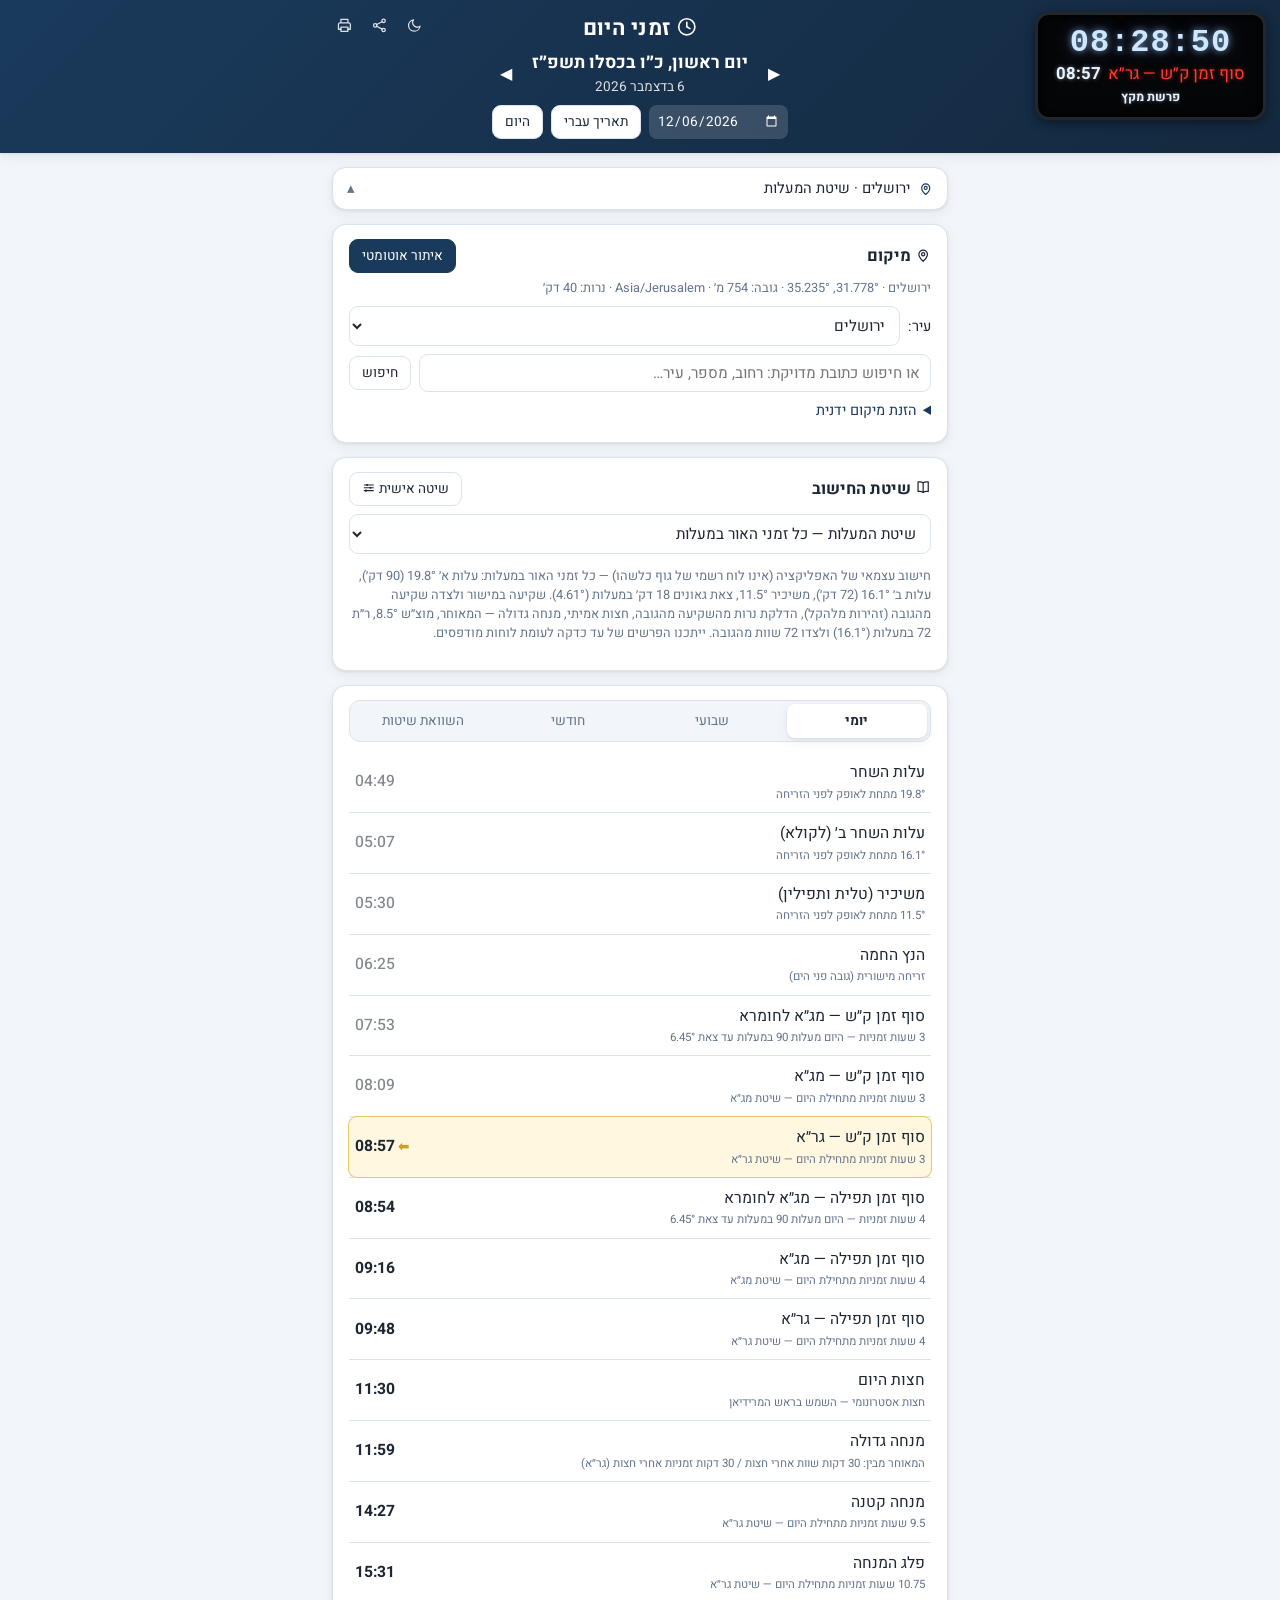
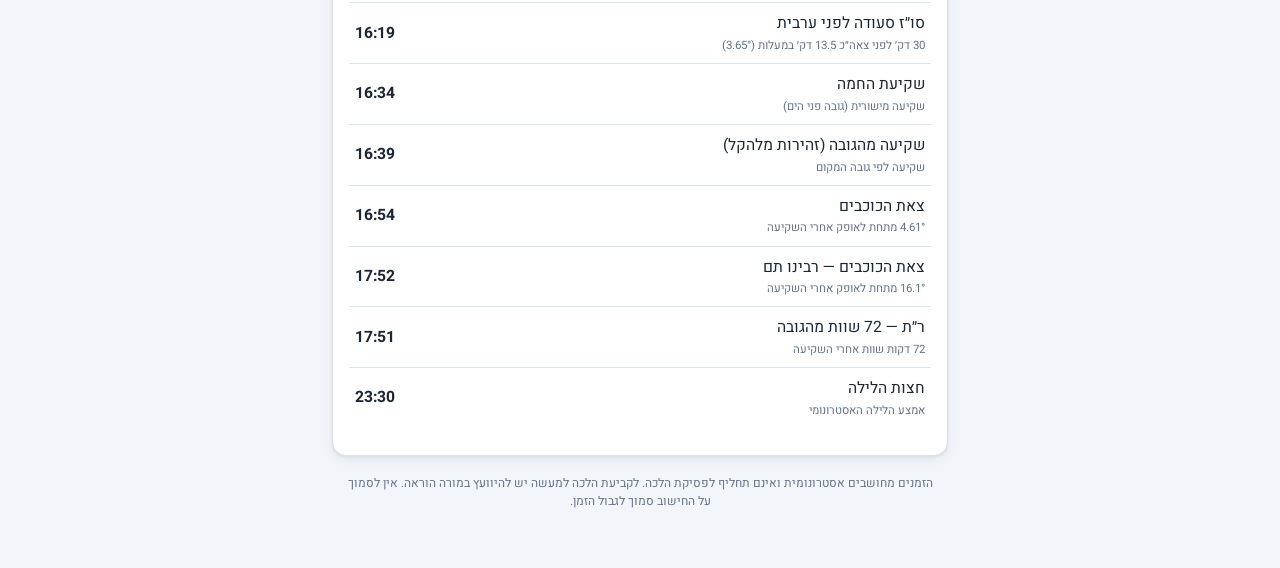
==== commit 289b6268: "שינוי שם השיטה "עתים לבינה" ל"שיטת המעלות" והבהרת חישוב עצמאי הזמנים באפליקציה מחושבים עצמאית ואינם " ====
--- a/index.html
+++ b/index.html
@@ -9,7 +9,7 @@
   <link rel="icon" href="icon.svg" type="image/svg+xml">
   <link rel="icon" href="icons/icon-192.png" type="image/png" sizes="192x192">
   <link rel="apple-touch-icon" href="icons/apple-touch-icon.png">
-  <link rel="stylesheet" href="css/style.css?v=28">
+  <link rel="stylesheet" href="css/style.css?v=29">
 </head>
 <body>
   <!-- ספריית אייקוני SVG (מוסתרת) — שימוש דרך <use href="#i-..."> -->
@@ -200,13 +200,13 @@
   <!-- הודעה קופצת קצרה -->
   <div id="toast" class="toast" role="status" hidden></div>
 
-  <script src="js/solar.js?v=28"></script>
-  <script src="js/engine.js?v=28"></script>
-  <script src="js/methods.js?v=28"></script>
-  <script src="js/cities.js?v=28"></script>
-  <script src="js/hebrew.js?v=28"></script>
-  <script src="js/parasha.js?v=28"></script>
-  <script src="js/common.js?v=28"></script>
-  <script src="js/app.js?v=28"></script>
+  <script src="js/solar.js?v=29"></script>
+  <script src="js/engine.js?v=29"></script>
+  <script src="js/methods.js?v=29"></script>
+  <script src="js/cities.js?v=29"></script>
+  <script src="js/hebrew.js?v=29"></script>
+  <script src="js/parasha.js?v=29"></script>
+  <script src="js/common.js?v=29"></script>
+  <script src="js/app.js?v=29"></script>
 </body>
 </html>
